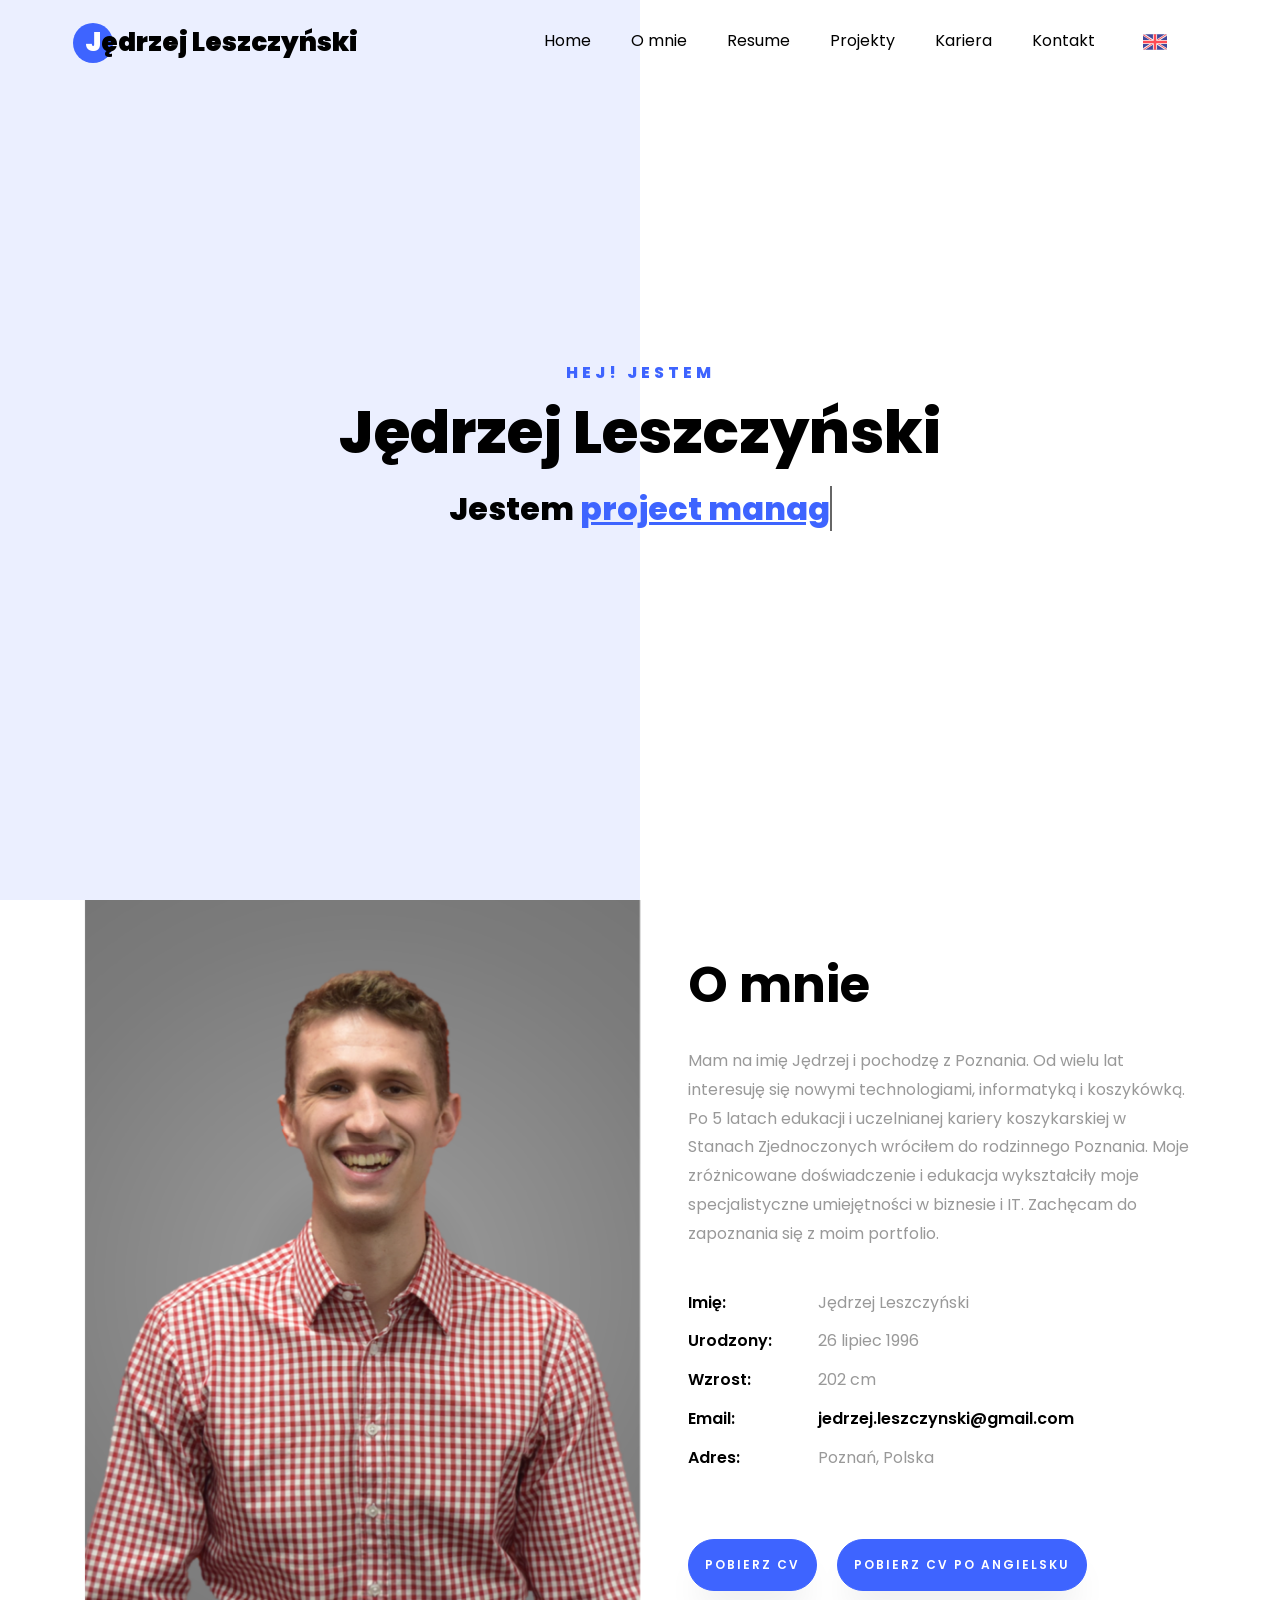
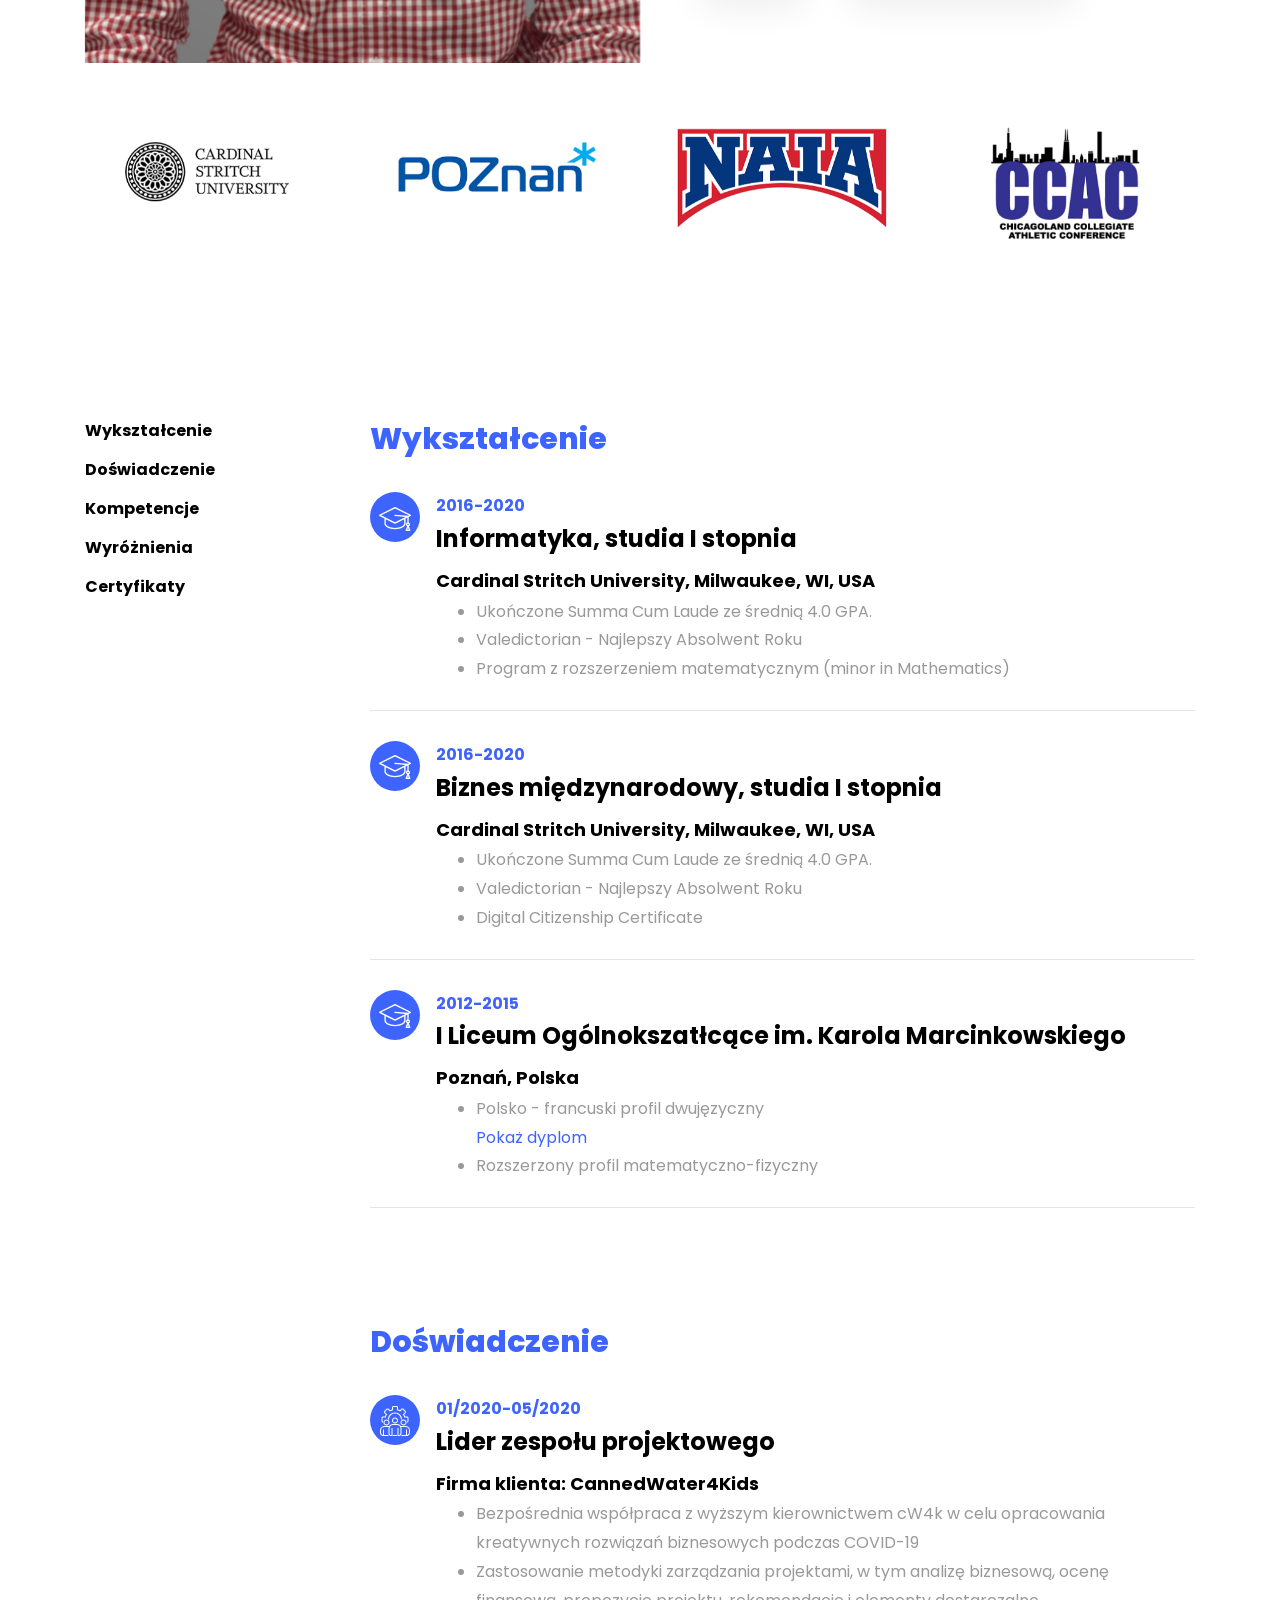
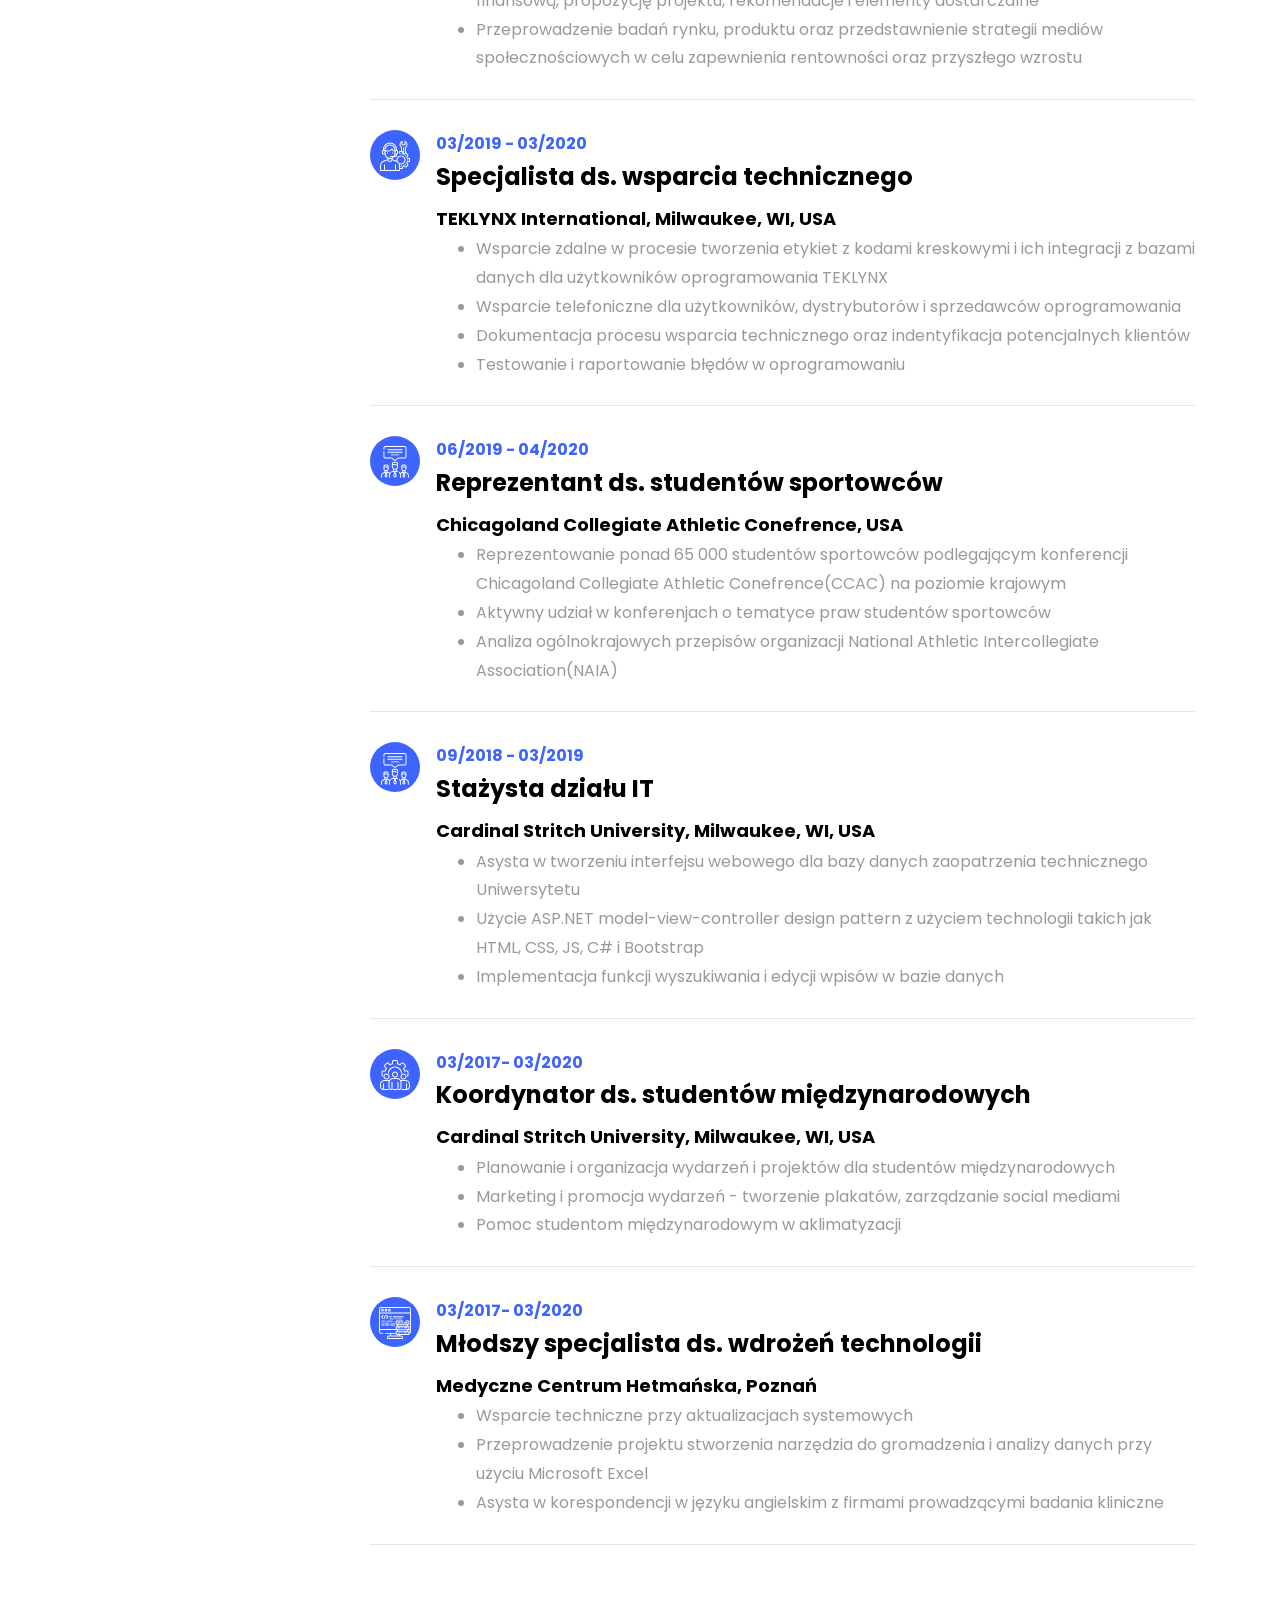
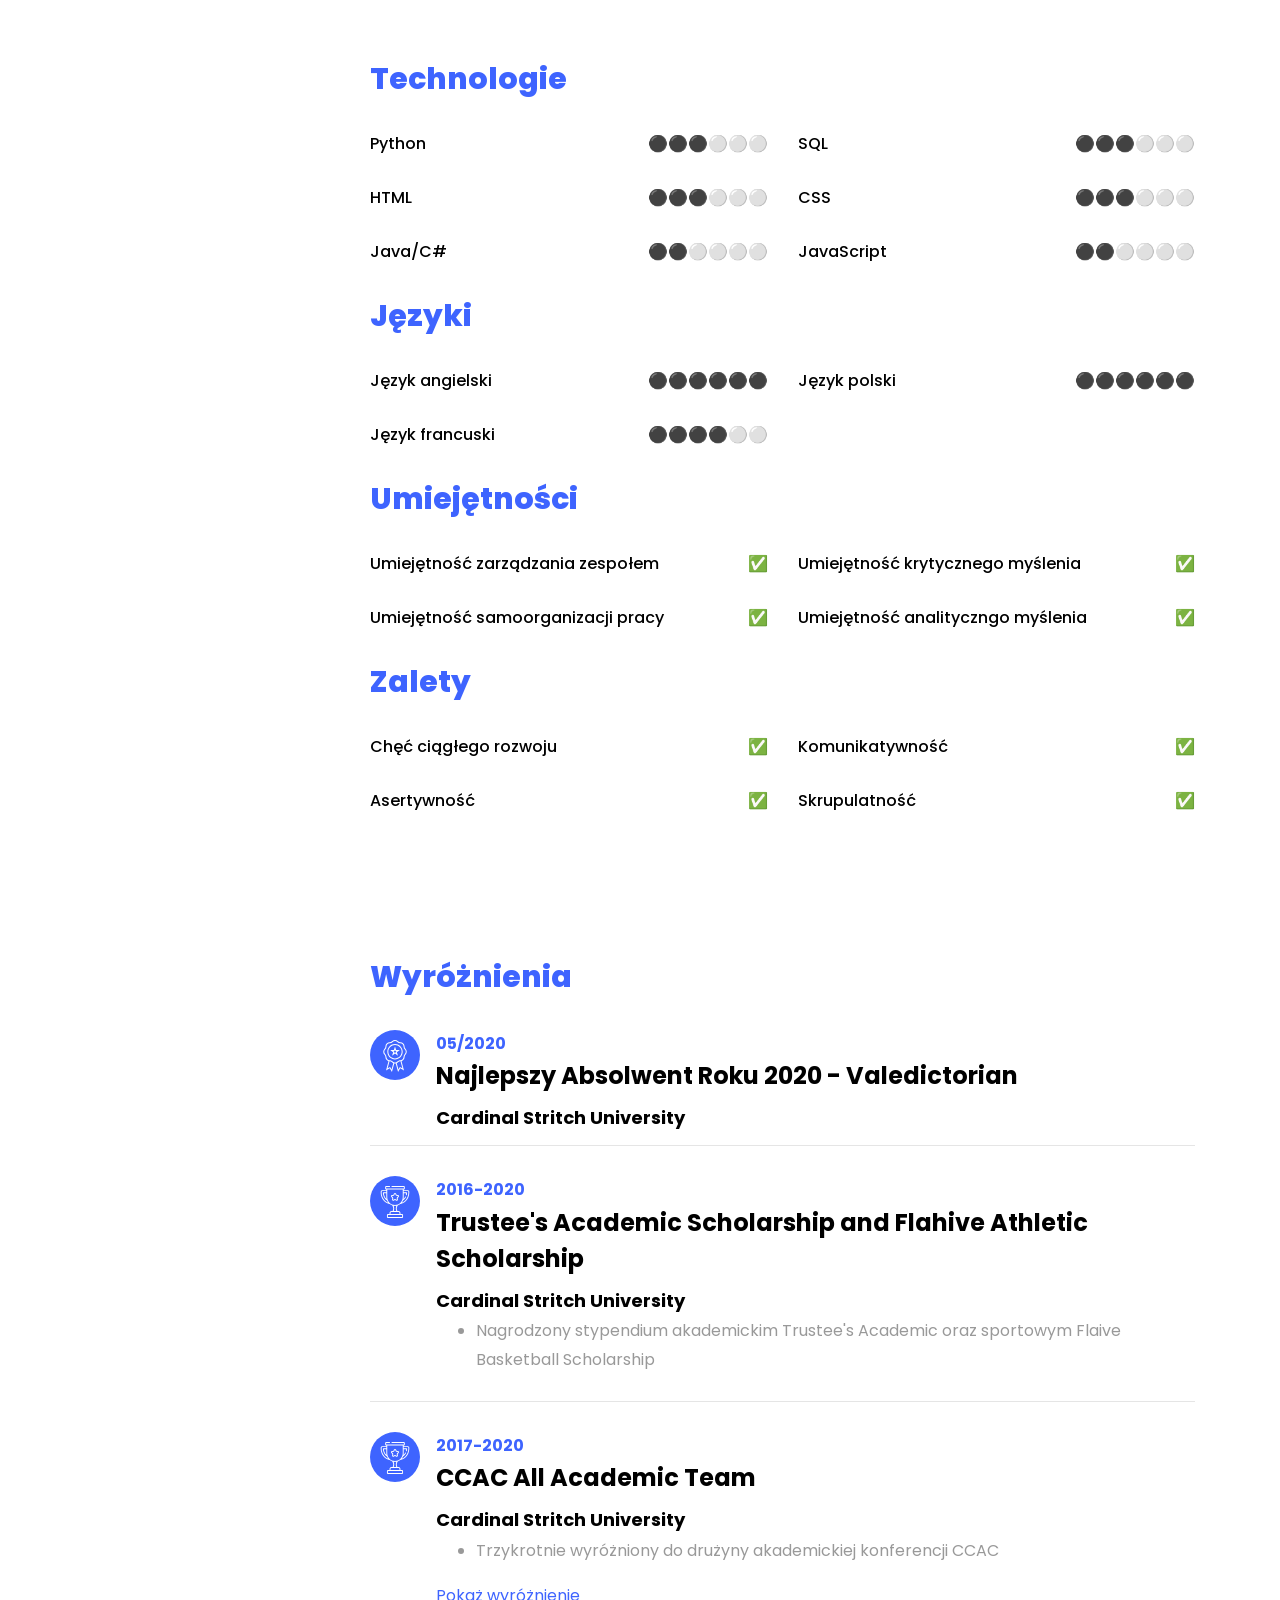
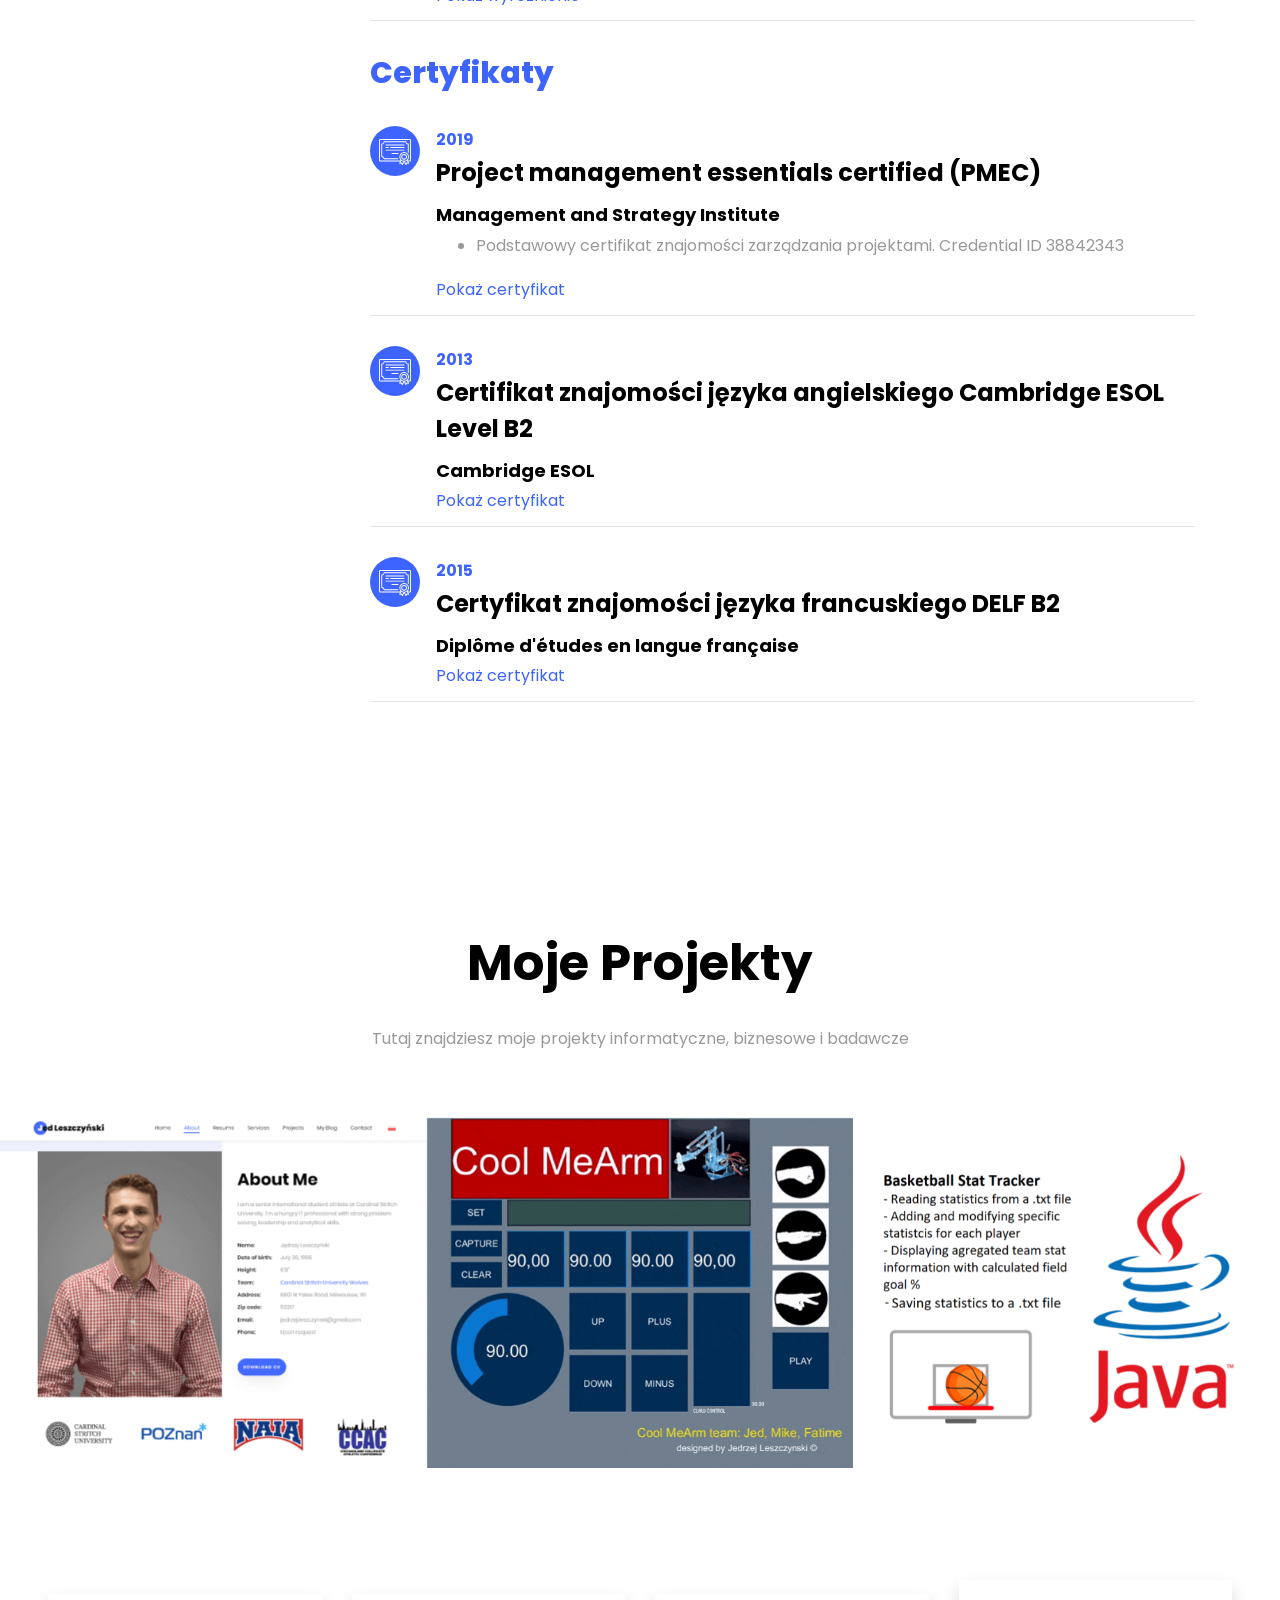
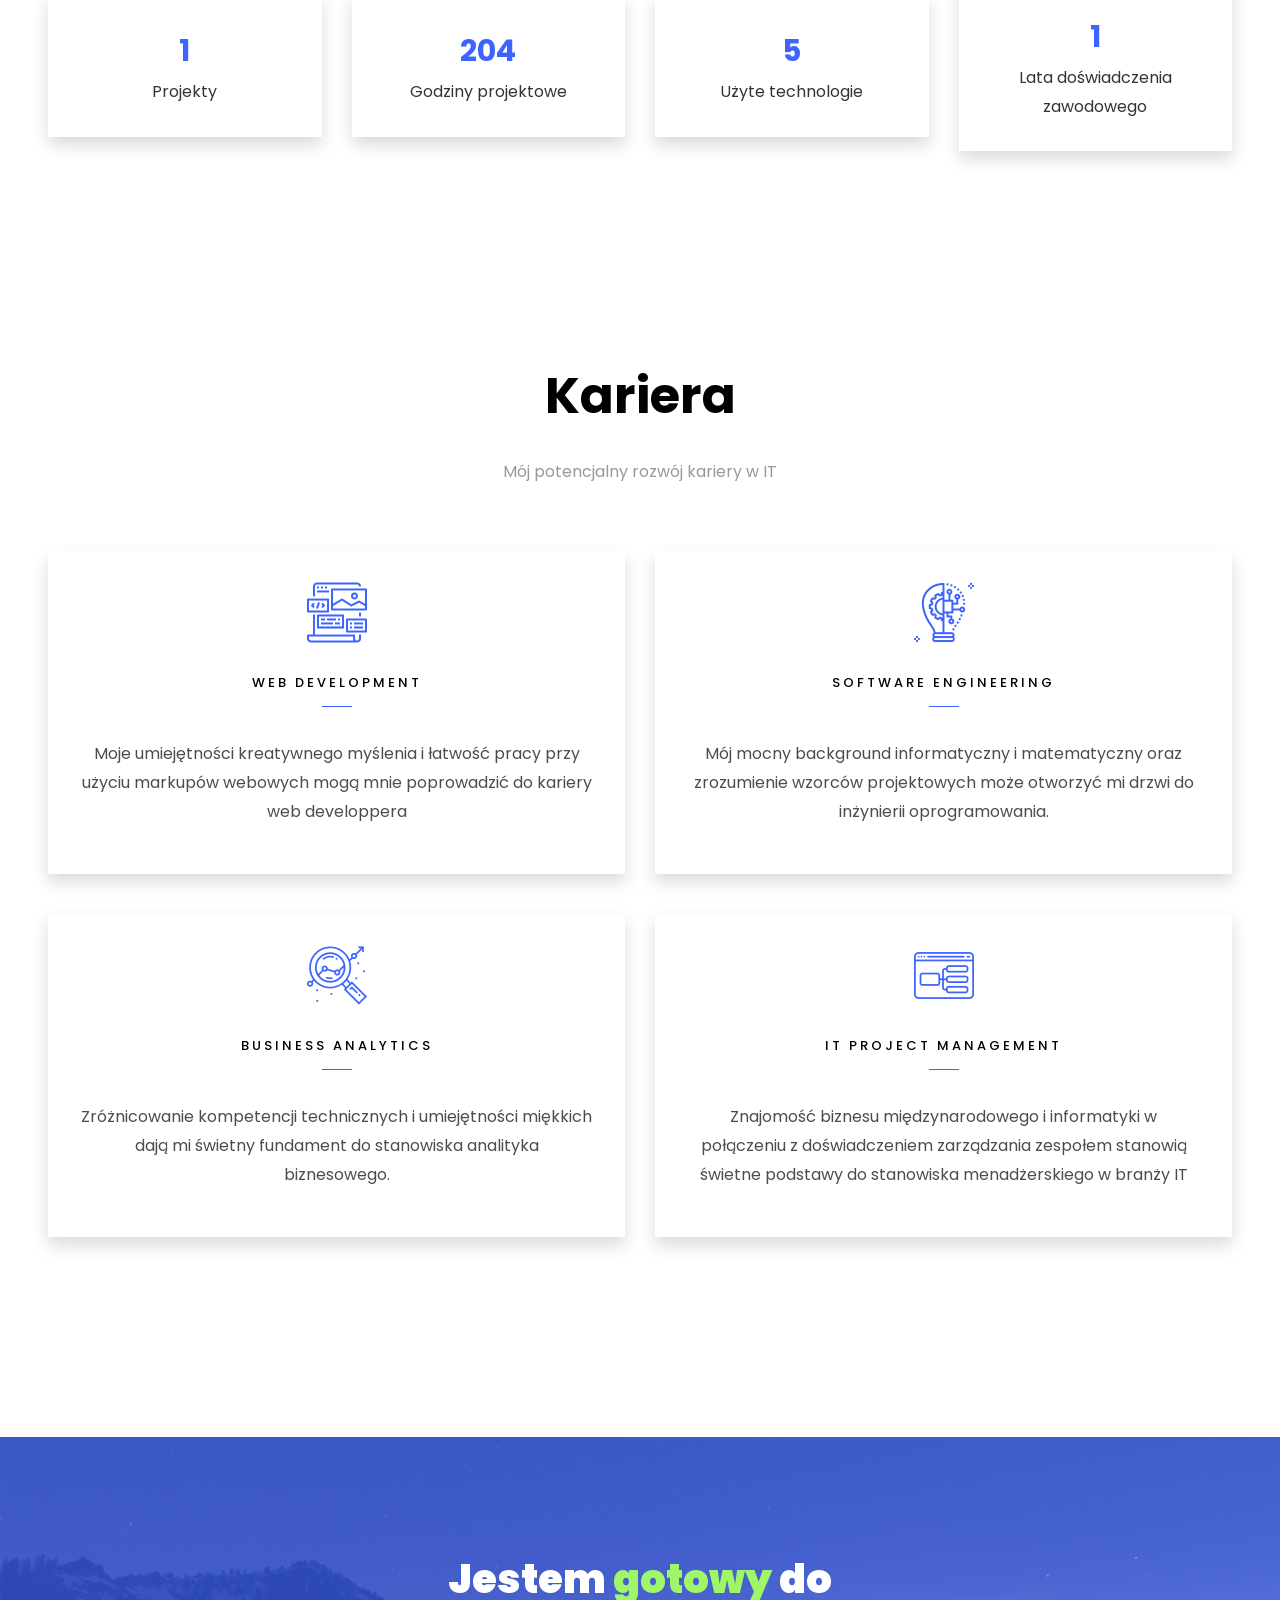
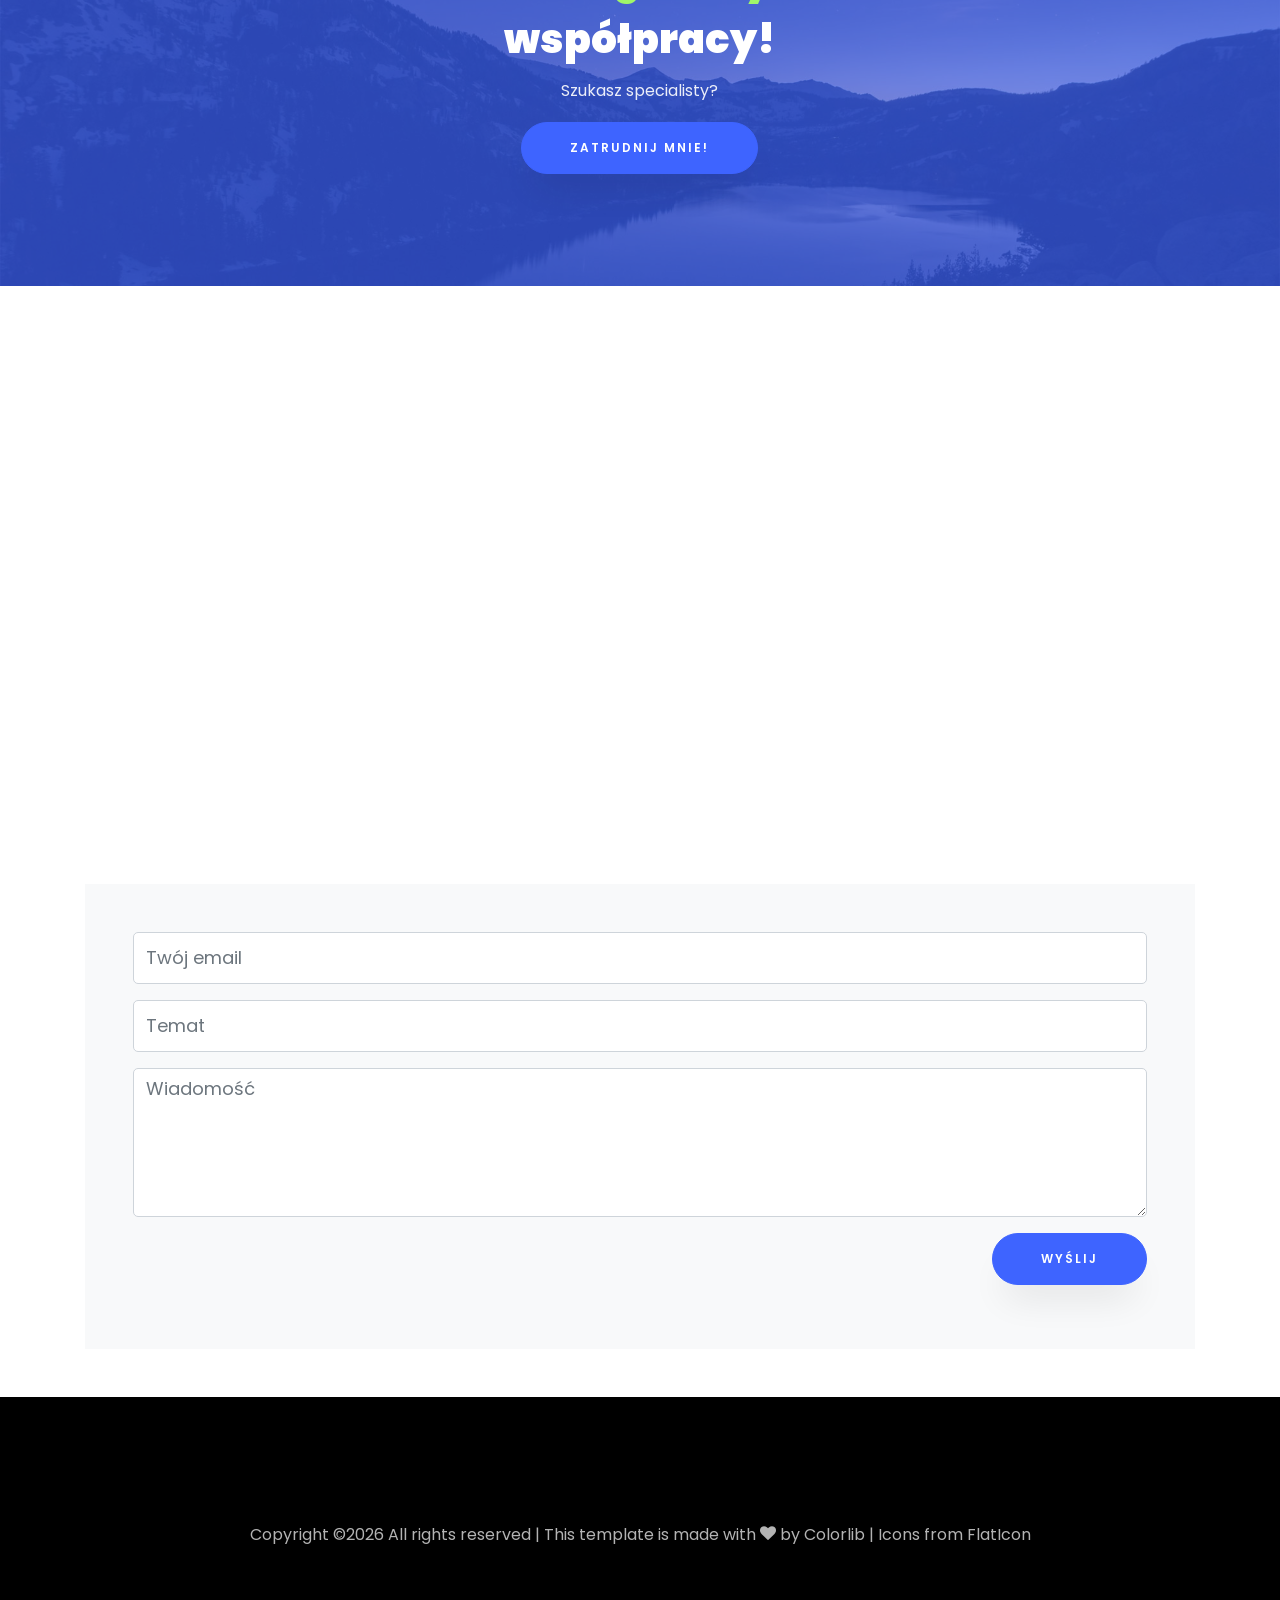
==== pl-index.html @ ce4f4b53 "Reupload of the portfolio" ====
<!DOCTYPE html>
<html lang="en">
  <head>
    <title>Jędrzej Leszczyński - Portfolio</title>
    <meta charset="utf-8">
    <meta name="viewport" content="width=device-width, initial-scale=1, shrink-to-fit=no">
    
    <link href="https://fonts.googleapis.com/css?family=Poppins:100,200,300,400,500,600,700,800,900" rel="stylesheet">

    <link rel="stylesheet" href="css/open-iconic-bootstrap.min.css">
    <link rel="stylesheet" href="css/animate.css">
    
    <link rel="stylesheet" href="css/owl.carousel.min.css">
    <link rel="stylesheet" href="css/owl.theme.default.min.css">
    <link rel="stylesheet" href="css/magnific-popup.css">

    <link rel="stylesheet" href="css/aos.css">

    <link rel="stylesheet" href="css/ionicons.min.css">
    
    <link rel="stylesheet" href="css/flaticon.css">
    <link rel="stylesheet" href="css/icomoon.css">
	<link rel="stylesheet" href="css/style.css">
	<link rel="icon" href="images/icons/jedrzej.png">

  </head>
  <body data-spy="scroll" data-target=".site-navbar-target" data-offset="300">
	  
	  
    <nav class="navbar navbar-expand-lg navbar-dark ftco_navbar ftco-navbar-light site-navbar-target" id="ftco-navbar">
	    <div class="container">
		  <a class="navbar-brand" href="index.html"><span>J</span>ędrzej Leszczyński</a>
	      <button class="navbar-toggler js-fh5co-nav-toggle fh5co-nav-toggle" type="button" data-toggle="collapse" data-target="#ftco-nav" aria-controls="ftco-nav" aria-expanded="false" aria-label="Toggle navigation">
	        <span class="oi oi-menu"></span> Menu
	      </button>

	      <div class="collapse navbar-collapse" id="ftco-nav">
	        <ul class="navbar-nav nav ml-auto">
	          <li class="nav-item"><a href="#home-section" class="nav-link"><span>Home</span></a></li>
	          <li class="nav-item"><a href="#about-section" class="nav-link"><span>O mnie</span></a></li>
			  <li class="nav-item"><a href="#resume-section" class="nav-link"><span>Resume</span></a></li>
			  <li class="nav-item"><a href="#projects-section" class="nav-link"><span>Projekty</span></a></li>
	          <li class="nav-item"><a href="#services-section" class="nav-link"><span>Kariera</span></a></li>
	          <!-- <li class="nav-item"><a href="#blog-section" class="nav-link"><span>Mój Blog</span></a></li> -->
			  <li class="nav-item"><a href="#contact-section" class="nav-link"><span>Kontakt</span></a></li>
			  <li class="nav-item"><a href="index.html" class="nav-link"><span><img src="images/icons/uk.svg" style="width:40px;height:24px;"alt="english"></span></a></li>

	        </ul>
	      </div>
	    </div>
	  </nav>
	  <section class="hero-wrap js-fullheight">
      <div class="overlay"></div>
      <div class="container">
        <div class="row no-gutters slider-text js-fullheight justify-content-center align-items-center">
          <div class="col-lg-8 col-md-6 ftco-animate d-flex align-items-center">
          	<div class="text text-center">
          		<span class="subheading">Hej! Jestem</span>
						  <h1>Jędrzej Leszczyński</h1>
			  				<h2>Jestem
								  <span
								     class="txt-rotate"
								     data-period="2000"
								     data-rotate='[ "project managerem.", "programistą.","analitykiem biznesowym." ]'></span>
								</h2>
							</div>
            </div>
          </div>
        </div>
	  </div>


  <!-- <div  class="mouse">
		 	<a href="pl-index.html" class="mouse-icon" ">
					<div class="mouse-wheel"><span class="ion-ios-arrow-round-down"></span></div>
				</a>
			</div> -->
    </section>

    <section class="ftco-about img ftco-section ftco-no-pt ftco-no-pb" id="about-section">
    	<div class="container">
    		<div class="row d-flex no-gutters">
				<div class="align-items-center">
					<img class="img-fluid d-md-none" src="images/jed_shadowHQ.png">
				</div>
    			<div class="col-sm-12 col-md-6 col-lg-6 d-flex">
    				<div class="img-about img d-flex align-items-stretch">
						<div class="overlay"></div>
	    				<div class="img d-flex align-self-stretch align-items-center" style="background-image:url(images/jed_shadowHQ.png);">
	    				</div>
    				</div>
    			</div>
    			<div class="col-md-6 col-lg-6 pl-md-5 py-5">
    				<div class="row justify-content-start pb-3">
		          <div class="col-md-12 heading-section ftco-animate">
		          	<h1 class="big">O mnie</h1>
		            <h2 class="mb-4">O mnie</h2>
		            <p> Mam na imię Jędrzej i pochodzę z Poznania. Od wielu lat interesuję się nowymi technologiami,
						informatyką i koszykówką. Po 5 latach edukacji i uczelnianej kariery koszykarskiej w Stanach Zjednoczonych wróciłem
						do rodzinnego Poznania. Moje zróżnicowane doświadczenie i edukacja wykształciły moje specjalistyczne umiejętności w biznesie i IT. Zachęcam do zapoznania się z moim portfolio.
					</p>
		            <ul class="about-info mt-4 px-md-0 px-2">
		            	<li class="d-flex"><span>Imię:</span> <span>Jędrzej Leszczyński</span></li>
						<li class="d-flex"><span>Urodzony:</span> <span>26 lipiec 1996</span></li>
						<li class="d-flex"><span>Wzrost:</span><span>202 cm</span></li>
						<li class="d-flex"><span>Email:</span><span><a href="mailto:jedrzej.leszczynski@gmail.com" target=_blank ><span onmouseover="this.style.textDecoration = 'underline'" onmouseout="this.style.textDecoration = 'none'">jedrzej.leszczynski@gmail.com</span></a></li>
						<!-- <li class="d-flex"><span>Drużyna:</span><span><a href="https://stritchwolves.com/sports/mens-basketball" target=_blank ><span onmouseover="this.style.textDecoration = 'underline'" onmouseout="this.style.textDecoration = 'none'">Cardinal Stritch University Wolves</span></a></li> -->
						<li class="d-flex"><span>Adres:</span> <span>Poznań, Polska</span></li>
		            </ul>
		          </div>
		        </div>
	          <div class="counter-wrap ftco-animate d-flex mt-md-3">
              <div class="text">
              	<p class="mb-4">
					<!-- <span>Wzrost</span>
	                <span class="number" data-number="203">0</span><span> cm</span> -->
                </p>
				<p><a href="docs/Jedrzej_Leszczynski_CV_PL_A4.pdf" target="_blank" class="btn btn-primary py-3 px-3 mb-2">Pobierz CV</a><span >&emsp;</span><a href="docs/Jed_Leszczynski_Resume_ENG_US-LETTER.pdf" target="_blank" class="btn btn-primary py-3 px-3 mb-2">Pobierz CV po angielsku</a></p>
              </div>
	          </div>
	        </div>
        </div>
    	</div>
    </section>

    <section class="ftco-section ftco-partner">
    	<div class="container">
    		<div class="row">
    			<div class="col-lg d-flex  ftco-animate">
    				<a target=_blank href="http://stritch.edu/" class="partner"><img src="images/logos/stritch2.png" class="img-fluid" alt="stritchlogo"></a>
    			</div>
    			<div class="col-lg d-flex   ftco-animate">
    				<a target=_blank href="https://www.poznan.pl/" class="partner"><img src="images/logos/poznan2.png" class="img-fluid" alt="poznanlogo"></a>
    			</div>
    			<div class="col-lg d-flex  ftco-animate">
    				<a target=_blank href="https://www.naia.org/" class="partner"><img src="images/logos/naia2.png" class="img-fluid" alt="naialogo"></a>
    			</div>
    			<div class="col-lg d-flex  ftco-animate">
    				<a target=_blank href="http://www.ccacsports.com/" class="partner"><img src="images/logos/ccac.png" class="img-fluid" alt="ccaclogo"></a>
    			</div>
    			<!-- <div class="col-sm ftco-animate">
    				<a href="#" class="partner"><img src="images/partner-5.png" class="img-fluid" alt="Colorlib Template"></a>
    			</div> -->
    		</div>
    	</div>
    </section>

    <section class="ftco-section ftco-no-pb goto-here" id="resume-section">
    	<div class="container">
    		<div class="row">
    			<div class="col-md-3">
				    <nav id="navi">
					    <ul>
					      <li><a href="#page-1">Wykształcenie</a></li>
					      <li><a href="#page-2">Doświadczenie</a></li>
						  <li><a href="#page-3">Kompetencje</a></li>
						  <li><a href="#page-4">Wyróżnienia</a></li>
						  <li><a href="#page-5">Certyfikaty</a></li>
						  
					    </ul>
					  </nav>
					</div>
					<div class="col-md-9">
					  <div id="page-1" class= "page one">
					  	<h2 class="heading">Wykształcenie</h2>
					    <div class="resume-wrap d-flex ftco-animate">
					    	<div class="icon d-flex align-items-center justify-content-center">
								<span> <img src="images/icons/mortarboardwhite.svg" style="width:32px;height:32px;"> </span>
					    		<!-- <span class="flaticon-graduation"></span> -->
					    	</div>
					    	<div class="text pl-3">
		    					<span class="date">2016-2020</span>
								<h2>Informatyka, studia I stopnia</h2>
								<span class="position">Cardinal Stritch University, Milwaukee, WI, USA</span>
								<ul>
									<li>Ukończone Summa Cum Laude ze średnią 4.0 GPA.</li>
									<li>Valedictorian - Najlepszy Absolwent Roku</li>
									<li>Program z rozszerzeniem matematycznym (minor in Mathematics) </li>
								</ul>
	    					</div>
						</div>
						<div class="resume-wrap d-flex ftco-animate">
					    	<div class="icon d-flex align-items-center justify-content-center">
								<span> <img src="images/icons/mortarboardwhite.svg" style="width:32px;height:32px;"> </span>
					    		<!-- <span class="flaticon-graduation"></span> -->
					    	</div>
					    	<div class="text pl-3">
		    					<span class="date">2016-2020</span>
								<h2>Biznes międzynarodowy, studia I stopnia</h2>
								<span class="position">Cardinal Stritch University, Milwaukee, WI, USA</span>
								<ul>
									<li>Ukończone Summa Cum Laude ze średnią 4.0 GPA.</li>
									<li>Valedictorian - Najlepszy Absolwent Roku</li>
									<li>Digital Citizenship Certificate </li>
								</ul>
	    					</div>
						</div>
						<div class="resume-wrap d-flex ftco-animate">
					    	<div class="icon d-flex align-items-center justify-content-center">
								<span> <img src="images/icons/mortarboardwhite.svg" style="width:32px;height:32px;"> </span>
					    		<!-- <span class="flaticon-graduation"></span> -->
					    	</div>
					    	<div class="text pl-3">
		    					<span class="date">2012-2015</span>
								<h2>I Liceum Ogólnokszatłcące im. Karola Marcinkowskiego</h2>
								<span class="position">Poznań, Polska</span>
								<ul>
									<li>Polsko - francuski profil dwujęzyczny</li>
									<span><a href="docs/ETUDES_SECONDAIRE.pdf" target=_blank ><span onmouseover="this.style.textDecoration = 'underline'" onmouseout="this.style.textDecoration = 'none'">Pokaż dyplom</span></a>
									<li>Rozszerzony profil matematyczno-fizyczny</li>
								</ul>
	    					</div>
	    				</div>
					  </div>

					  <div id="page-2" class= "page two">
					  	<h2 class="heading">Doświadczenie</h2>
						<div class="resume-wrap d-flex ftco-animate">
	    					<div class="icon d-flex align-items-center justify-content-center">
								<!-- <span class="flaticon-ideas"></span> -->
								<span> <img src="images/icons/business-and-finance.svg" style="width:32px;height:32px;"> </span>
					    	</div>
					    	<div class="text pl-3">
		    					<span class="date">01/2020-05/2020</span>
		    					<h2>Lider zespołu projektowego</h2>
		    					<span class="position">Firma klienta: CannedWater4Kids</span>
								<ul>
									<li>Bezpośrednia współpraca z wyższym kierownictwem cW4k w celu opracowania kreatywnych rozwiązań biznesowych podczas COVID-19 </li>
									<li>Zastosowanie metodyki zarządzania projektami, w tym analizę biznesową, ocenę finansową, propozycję projektu, rekomendacje i elementy dostarczalne </li>
									<li>Przeprowadzenie badań rynku, produktu oraz przedstawnienie strategii mediów społecznościowych w celu zapewnienia rentowności oraz przyszłego wzrostu</li>
								</ul>
							</div>
	    				</div>
					    <div class="resume-wrap d-flex ftco-animate">
					    	<div class="icon d-flex align-items-center justify-content-center">
								<!-- <span class="flaticon-ideas"></span> -->
								<span> <img src="images/icons/consulwhite.svg" style="width:32px;height:32px;"> </span>

					    	</div>
					    	<div class="text pl-3">
		    					<span class="date">03/2019 - 03/2020</span>
		    					<h2>Specjalista ds. wsparcia technicznego</h2>
		    					<span class="position">TEKLYNX International, Milwaukee, WI, USA</span>
		    					<ul>
									<li>Wsparcie zdalne w procesie tworzenia etykiet z kodami kreskowymi i ich integracji z bazami danych dla użytkowników oprogramowania TEKLYNX</li>
									<li> Wsparcie telefoniczne dla użytkowników, dystrybutorów i sprzedawców oprogramowania </li>
									<li>Dokumentacja procesu wsparcia technicznego oraz indentyfikacja potencjalnych klientów </li>
									<li>Testowanie i raportowanie błędów w oprogramowaniu</li>
								</ul>
		    				</div>
						</div>
						<div class="resume-wrap d-flex ftco-animate">
	    					<div class="icon d-flex align-items-center justify-content-center">
								<!-- <span class="flaticon-ideas"></span> -->
								<span> <img src="images/icons/user.svg" style="width:32px;height:32px;"> </span>

					    	</div>
					    	<div class="text pl-3">
		    					<span class="date">06/2019 - 04/2020</span>
		    					<h2>Reprezentant ds. studentów sportowców</h2>
		    					<span class="position">Chicagoland Collegiate Athletic Conefrence, USA</span>
								<ul>
									<li>Reprezentowanie ponad 65 000 studentów sportowców podlegającym konferencji Chicagoland Collegiate Athletic Conefrence(CCAC) na poziomie krajowym </li>
									<li>Aktywny udział w konferenjach o tematyce praw studentów sportowców </li>
									<li>Analiza ogólnokrajowych przepisów organizacji National Athletic Intercollegiate Association(NAIA)</li>
								</ul>
							</div>
						</div>
						<div class="resume-wrap d-flex ftco-animate">
	    					<div class="icon d-flex align-items-center justify-content-center">
								<!-- <span class="flaticon-ideas"></span> -->
								<span> <img src="images/icons/user.svg" style="width:32px;height:32px;"> </span>

					    	</div>
					    	<div class="text pl-3">
		    					<span class="date">09/2018 - 03/2019</span>
		    					<h2>Stażysta działu IT</h2>
		    					<span class="position">Cardinal Stritch University, Milwaukee, WI, USA</span>
								<ul>
									<li>Asysta w tworzeniu interfejsu webowego dla bazy danych zaopatrzenia technicznego Uniwersytetu </li>
									<li>Użycie ASP.NET model-view-controller design pattern z użyciem technologii takich jak HTML, CSS, JS, C# i Bootstrap</li>
									<li>Implementacja funkcji wyszukiwania i edycji wpisów w bazie danych</li>
								</ul>		    				
							</div>
	    				</div>
	    				<div class="resume-wrap d-flex ftco-animate">
	    					<div class="icon d-flex align-items-center justify-content-center">
								<span> <img src="images/icons/business-and-finance.svg" style="width:32px;height:32px;"> </span>
								<!-- <span class="flaticon-ideas"></span> -->
								
					    	</div>
					    	<div class="text pl-3">
		    					<span class="date">03/2017- 03/2020</span>
		    					<h2>Koordynator ds. studentów międzynarodowych</h2>
		    					<span class="position">Cardinal Stritch University, Milwaukee, WI, USA</span>
								<ul>
									<li>Planowanie i organizacja wydarzeń i projektów dla studentów międzynarodowych </li>
									<li>Marketing i promocja wydarzeń - tworzenie plakatów, zarządzanie social mediami </li>
									<li>Pomoc studentom międzynarodowym w aklimatyzacji</li>
								</ul>
							</div>
	    				</div>
						<div class="resume-wrap d-flex ftco-animate">
	    					<div class="icon d-flex align-items-center justify-content-center">
								<span> <img src="images/icons/datawhite.svg" style="width:32px;height:32px;"> </span>
					    		<!-- <span class="flaticon-innovation"></span> -->
					    	</div>
					    	<div class="text pl-3">
		    					<span class="date">03/2017- 03/2020</span>
		    					<h2>Młodszy specjalista ds. wdrożeń technologii</h2>
		    					<span class="position">Medyczne Centrum Hetmańska, Poznań</span>
								<ul>
									<li>Wsparcie techniczne przy aktualizacjach systemowych </li>
									<li>Przeprowadzenie projektu stworzenia narzędzia do gromadzenia i analizy danych przy użyciu Microsoft Excel </li>
									<li>Asysta w korespondencji w języku angielskim z firmami prowadzącymi badania kliniczne</li>
								</ul>
							</div>
	    				</div>
					  </div>
					  <div id="page-3" class= "page three">
						  <h2 class="heading">Technologie</h2>
						  <div class="row">
							<div class="col-md-6 animate-box">
								<div class="progress-wrap ftco-animate">
									<h3>Python <span style=float:right;> &#9899;&#9899;&#9899;&#9898;&#9898;&#9898; </span></h3>
								</div>
							</div>
							<div class="col-md-6 animate-box">
								<div class="progress-wrap ftco-animate">
									<h3>SQL <span style=float:right;> &#9899;&#9899;&#9899;&#9898;&#9898;&#9898; </span></h3>
								</div>
							</div>
							<div class="col-md-6 animate-box">
								<div class="progress-wrap ftco-animate">
									<h3>HTML<span style=float:right;> &#9899;&#9899;&#9899;&#9898;&#9898;&#9898; </span></h3>
								</div>
							</div>
							<div class="col-md-6 animate-box">
								<div class="progress-wrap ftco-animate">
									<h3>CSS <span style=float:right;> &#9899;&#9899;&#9899;&#9898;&#9898;&#9898; </span></h3>
								</div>
							</div>
							<div class="col-md-6 animate-box">
								<div class="progress-wrap ftco-animate">
									<h3>Java/C# <span style=float:right;> &#9899;&#9899;&#9898;&#9898;&#9898;&#9898; </span></h3>
								</div>
							</div>
							<div class="col-md-6 animate-box">
								<div class="progress-wrap ftco-animate">
									<h3>JavaScript<span style=float:right;> &#9899;&#9899;&#9898;&#9898;&#9898;&#9898; </span></h3>
								</div>
							</div>
							 
						</div>
						<h2 class="heading">Języki</h2>
						<div class="row">
							<div class="col-md-6 animate-box">
								<div class="progress-wrap ftco-animate">
									<h3>Język angielski <span style=float:right;> &#9899;&#9899;&#9899;&#9899;&#9899;&#9899; </span></h3>
								</div>
							</div>
							<div class="col-md-6 animate-box">
								<div class="progress-wrap ftco-animate">
									<h3>Język polski <span style=float:right;> &#9899;&#9899;&#9899;&#9899;&#9899;&#9899;  </span></h3>
								</div>
							</div>
							<div class="col-md-6 animate-box">
								<div class="progress-wrap ftco-animate">
									<h3>Język francuski<span style=float:right;> &#9899;&#9899;&#9899;&#9899;&#9898;&#9898; </span></h3>
								</div>
							</div>
						</div>

					  	<h2 class="heading">Umiejętności</h2>
					  	<div class="row">
							  
					  		<div class="col-md-6 animate-box">
									<div class="progress-wrap ftco-animate">
										<h3> Umiejętność zarządzania zespołem <span style=float:right;>&#9989;</h3>
									</div>
							</div>
							<div class="col-md-6 animate-box">
								<div class="progress-wrap ftco-animate">
									<h3> Umiejętność krytycznego myślenia <span style=float:right;>&#9989;</h3>
								</div>
							</div>
							<div class="col-md-6 animate-box">
								<div class="progress-wrap ftco-animate">
									<h3> Umiejętność samoorganizacji pracy <span style=float:right;>&#9989;</h3>
								</div>
							</div>
							<div class="col-md-6 animate-box">
								<div class="progress-wrap ftco-animate">
									<h3> Umiejętność analityczngo myślenia <span style=float:right;>&#9989;</h3>
								</div>
							</div>
							
						  </div>
						  <h2 class="heading">Zalety</h2>
							<div class=row>
								<div class="col-md-6 animate-box">
									<div class="progress-wrap ftco-animate">
										<h3> Chęć ciągłego rozwoju <span style=float:right;>&#9989;</h3>
									</div>
								</div>
								<div class="col-md-6 animate-box">
									<div class="progress-wrap ftco-animate">
										<h3> Komunikatywność <span style=float:right;>&#9989;</h3>
									</div>
								</div>
								<div class="col-md-6 animate-box">
									<div class="progress-wrap ftco-animate">
										<h3> Asertywność <span style=float:right;>&#9989;</h3>
									</div>
								</div>
								<div class="col-md-6 animate-box">
									<div class="progress-wrap ftco-animate">
										<h3> Skrupulatność <span style=float:right;>&#9989;</h3>
									</div>
								</div>
							</div>
					  </div>
					  <div id="page-4" class= "page four">
					    <h2 class="heading">Wyróżnienia</h2>
						<div class="resume-wrap d-flex ftco-animate">
					    	<div class="icon d-flex align-items-center justify-content-center">
								<span> <img src="images/icons/valedictorian.svg" style="width:32px;height:32px;"> </span>
					    	</div>
					    	<div class="text pl-3">
		    					<span class="date">05/2020</span>
		    					<h2> Najlepszy Absolwent Roku 2020 - Valedictorian</h2>
								<span class="position">Cardinal Stritch University</span>
	    					</div>
	    				</div>
					    <div class="resume-wrap d-flex ftco-animate">
					    	<div class="icon d-flex align-items-center justify-content-center">
								<span> <img src="images/icons/cup.svg" style="width:32px;height:32px;"> </span>
					    	</div>
					    	<div class="text pl-3">
		    					<span class="date">2016-2020</span>
		    					<h2> Trustee's Academic Scholarship and Flahive Athletic Scholarship </h2>
								<span class="position">Cardinal Stritch University</span>
								<ul>
									<li>Nagrodzony stypendium akademickim Trustee's Academic oraz sportowym Flaive Basketball Scholarship </li>
								</ul>
	    					</div>
	    				</div>
	    				<div class="resume-wrap d-flex ftco-animate">
	    					<div class="icon d-flex align-items-center justify-content-center">
								<span> <img src="images/icons/cup.svg" style="width:32px;height:32px;"> </span>

					    	</div>
					    	<div class="text pl-3">
		    					<span class="date">2017-2020</span>
		    					<h2> CCAC All Academic Team</h2>
								<span class="position">Cardinal Stritch University</span>
								<ul>
									<li>Trzykrotnie wyróżniony do drużyny akademickiej konferencji CCAC </li>
								</ul>
								<span><a href="docs/CCAC.pdf" target=_blank ><span onmouseover="this.style.textDecoration = 'underline'" onmouseout="this.style.textDecoration = 'none'">Pokaż wyróżnienie</span></a>

		    				</div>
	    				</div>
	    				<!-- <div class="resume-wrap d-flex ftco-animate">
	    					<div class="icon d-flex align-items-center justify-content-center">
					    		<span class="flaticon-ideas"></span>
					    	</div>
					    	<div class="text pl-3">
		    					<span class="date">2014-2015</span>
		    					<h2>Top 4 Web Tester</h2>
		    					<span class="position">Cambridge University</span>
		    					<p>A small river named Duden flows by their place and supplies it with the necessary regelialia. It is a paradisematic country, in which roasted parts of sentences fly into your mouth.</p>
		    				</div>
	    				</div> -->
	    				<!-- <div class="resume-wrap d-flex ftco-animate">
	    					<div class="icon d-flex align-items-center justify-content-center">
					    		<span class="flaticon-ideas"></span>
					    	</div>
					    	<div class="text pl-3">
		    					<span class="date">2014-2015</span>
		    					<h2>Art &amp; Creative Director</h2>
		    					<span class="position">Cambridge University</span>
		    					<p>A small river named Duden flows by their place and supplies it with the necessary regelialia. It is a paradisematic country, in which roasted parts of sentences fly into your mouth.</p>
		    				</div>
	    				</div> -->
					  </div>
					  <div id="page-5" class= "page five">
						<h2 class="heading">Certyfikaty</h2>
						<div class="resume-wrap d-flex ftco-animate">
	    					<div class="icon d-flex align-items-center justify-content-center">
								<span> <img src="images/icons/certificate.svg" style="width:32px;height:32px;"> </span>
					    		<!-- <span class="flaticon-ideas"></span> -->
					    	</div>
					    	<div class="text pl-3">
		    					<span class="date">2019</span>
		    					<h2>Project management essentials certified (PMEC)</h2>
								<span class="position">Management and Strategy Institute</span>
								<ul>
									<li>Podstawowy certifikat znajomości zarządzania projektami. Credential ID 38842343</li>
								</ul>
								<span><a href="docs/PMEC.pdf" target=_blank ><span onmouseover="this.style.textDecoration = 'underline'" onmouseout="this.style.textDecoration = 'none'">Pokaż certyfikat</span></a>
		    				</div>
	    				</div>
					    <div class="resume-wrap d-flex ftco-animate">
					    	<div class="icon d-flex align-items-center justify-content-center">
								<span> <img src="images/icons/certificate.svg" style="width:32px;height:32px;"> </span>
					    	</div>
					    	<div class="text pl-3">
		    					<span class="date">2013</span>
		    					<h2>Certifikat znajomości języka angielskiego Cambridge ESOL Level B2</h2>
								<span class="position">Cambridge ESOL</span>
								<br>
								<span><a href="docs/ESOL_B2.pdf" target=_blank ><span onmouseover="this.style.textDecoration = 'underline'" onmouseout="this.style.textDecoration = 'none'">Pokaż certyfikat</span></a>
							</span>
							</div>
						</div>
						<div class="resume-wrap d-flex ftco-animate">
					    	<div class="icon d-flex align-items-center justify-content-center">
								<span> <img src="images/icons/certificate.svg" style="width:32px;height:32px;"> </span>
					    	</div>
					    	<div class="text pl-3">
		    					<span class="date">2015</span>
		    					<h2>Certyfikat znajomości języka francuskiego DELF B2</h2>
								<span class="position"> Diplôme d'études en langue française</span>
								<br>
								<span><a href="docs/DELF_B2.pdf" target=_blank ><span onmouseover="this.style.textDecoration = 'underline'" onmouseout="this.style.textDecoration = 'none'">Pokaż certyfikat</span></a>
							</span>
	    					</div>
						</div>
					  </div>
					</div>
			  </div>
    	</div>
    </section>
    <section class="ftco-section ftco-project" id="projects-section">
    	<div class="container-fluid px-md-0">
    		<div class="row no-gutters justify-content-center pb-5">
          <div class="col-md-12 heading-section text-center ftco-animate">
          	<h1 class="big big-2">Projects</h1>
            <h2 class="mb-4">Moje Projekty</h2>
            <p>Tutaj znajdziesz moje projekty informatyczne, biznesowe i badawcze</p>
          </div>
        </div>
    		<div class="row no-gutters">
  				<div class="col-md-4">
    				<div class="project img ftco-animate d-flex justify-content-center align-items-center" style="background-image: url(images/projects/Responisve_Personal_Portfolio.png);">
    					<div class="overlay"></div>
	    				<div class="text text-center p-4">
							<h3 class="project-name">Responsive Personal Portfolio</h3>
							<a href="#" target="_blank"><span onmouseover="this.style.textDecoration = 'underline'" onmouseout="this.style.textDecoration = 'none'">Odwiedź stronę</span></a><br>
							<a href="https://github.com/jedleszczynski/" target="_blank"><span onmouseover="this.style.textDecoration = 'underline'" onmouseout="this.style.textDecoration = 'none'">Open Github Repository</span></a>
	    				</div>
    				</div>
				</div>
				<div class="col-md-4">
    				<div class="project img ftco-animate d-flex justify-content-center align-items-center" style="background-image: url(images/projects/Cool-MeArm-GUI-Presentation.gif);">
    					<div class="overlay"></div>
	    				<div class="text text-center p-4">
							<h3 class="project-name">Cool MeArm Project</h3>
							<a href="https://github.com/jedleszczynski/CoolArm" target="_blank"><span onmouseover="this.style.textDecoration = 'underline'" onmouseout="this.style.textDecoration = 'none'">Open Github Repository</span></a>
	    				</div>
    				</div>
  				</div>  
				<div class="col-md-4">
    				<div class="project img ftco-animate d-flex justify-content-center align-items-center" style="background-image: url(images/projects/java.png);">
    					<div class="overlay"></div>
	    				<div class="text text-center p-4">
							<h3 class="project-name">Java Basketball Stat Tracker</h3>
							<a href="https://github.com/jedleszczynski/BasketballStatTracker" target="_blank"><span onmouseover="this.style.textDecoration = 'underline'" onmouseout="this.style.textDecoration = 'none'">Open Github Repository</span></a>
	    				</div>
    				</div>
				</div>
    			<!-- <div class="col-md-4">
    				<div class="project img ftco-animate d-flex justify-content-center align-items-center" style="background-image: url(images/work-4.jpg);">
    					<div class="overlay"></div>
	    				<div class="text text-center p-4">
	    					<h3><a href="#">Branding &amp; Illustration Design</a></h3>
	    					<span>Web Design</span>
	    				</div>
    				</div>
    			</div>
    			<div class="col-md-4">
    				<div class="project img ftco-animate d-flex justify-content-center align-items-center" style="background-image: url(images/work-5.jpg);">
    					<div class="overlay"></div>
	    				<div class="text text-center p-4">
	    					<h3><a href="#">Branding &amp; Illustration Design</a></h3>
	    					<span>Web Design</span>
	    				</div>
    				</div>
    			</div>
    			<div class="col-md-4">
    				<div class="project img ftco-animate d-flex justify-content-center align-items-center" style="background-image: url(images/work-6.jpg);">
    					<div class="overlay"></div>
	    				<div class="text text-center p-4">
	    					<h3><a href="#">Branding &amp; Illustration Design</a></h3>
	    					<span>Web Design</span>
	    				</div>
    				</div>
    			</div> -->
    		</div>
    	</div>
	</section>
	

    <section class="ftco-section ftco-no-pt ftco-no-pb ftco-counter img" id="section-counter">
    	<div class="container-fluid px-md-5">
				<div class="row d-md-flex align-items-center">
          <div class="col-md d-flex justify-content-center counter-wrap ftco-animate">
            <div class="block-18 shadow">
              <div class="text">
                <strong class="number" data-number="3">0</strong>
                <span>Projekty</span>
              </div>
            </div>
          </div>
          <div class="col-md d-flex justify-content-center counter-wrap ftco-animate">
            <div class="block-18 shadow">
              <div class="text">
                <strong class="number" data-number="480">0</strong>
                <span>Godziny projektowe</span>
              </div>
            </div>
          </div>
          <div class="col-md d-flex justify-content-center counter-wrap ftco-animate">
            <div class="block-18 shadow">
              <div class="text">
                <strong class="number" data-number="14">0</strong>
                <span>Użyte technologie</span>
              </div>
            </div>
          </div>
          <div class="col-md d-flex justify-content-center counter-wrap ftco-animate">
            <div class="block-18 shadow">
              <div class="text">
                <strong class="number" data-number="3">0</strong>
                <span>Lata doświadczenia zawodowego</span>
              </div>
            </div>
          </div>
        </div>
      </div>
    </section>
	<section class="ftco-section" id="services-section">
    	<div class="container-fluid px-md-5">
    		<div class="row justify-content-center py-5 mt-5">
          		<div class="col-md-12 heading-section text-center ftco-animate">
          			<h1 class="big big-2">Kariera</h1>
            		<h2 class="mb-4">Kariera</h2>
            		<p>Mój potencjalny rozwój kariery w IT</p>
          		</div>
        	</div>
    		<div class="row d-flex contact-info mb-5">
				<div class="col-md-6 text-center d-flex ftco-animate">
					<span href="#" class="services-1 shadow">
						<span class="icon">
							<i class="flaticon-web-design"></i>
						</span>
						<div class="desc">
							<h3 class="mb-5">Web Development</h3>
							<p> Moje umiejętności kreatywnego myślenia i łatwość pracy przy użyciu markupów webowych mogą mnie poprowadzić do kariery web developpera
							</p>
						</div>
					</span>
				</div>
					<!-- <div class="col-md-4 text-center d-flex ftco-animate">
						<a href="#" class="services-1 shadow">
							<span class="icon">
								<i class="flaticon-analysis"></i>
							</span>
							<div class="desc">
								<h3 class="mb-5">Web Design</h3>
								<p>A small river named Duden flows by their place and supplies it with the necessary regelialia.</p>
							</div>
						</a>
					</div> -->
					<div class="col-md-6 text-center d-flex ftco-animate">
						<span href="#" class="services-1 shadow">
							<span class="icon">
								<i class="flaticon-innovation"></i>
							</span>
							<div class="desc">
								<h3 class="mb-5">Software Engineering</h3>
								<p>Mój mocny background informatyczny i matematyczny oraz zrozumienie wzorców projektowych może otworzyć mi drzwi do inżynierii oprogramowania.</p>
							</div>
						</span>
					</div>
					<div class="col-md-6 text-center d-flex ftco-animate">
						<span href="#" class="services-1 shadow">
							<span class="icon">
								<i class="flaticon-analysis"></i>
							</span>
							<div class="desc">
								<h3 class="mb-5">Business Analytics</h3>
								<p>Zróżnicowanie kompetencji technicznych i umiejętności miękkich dają mi świetny fundament do stanowiska analityka biznesowego. </p>
							</div>
						</span>
					</div>

					<div class="col-md-6 text-center d-flex ftco-animate">
						<span href="#" class="services-1 shadow">
							<span class="icon">
								<i class="flaticon-ux-design"></i>
							</span>
							<div class="desc">
								<h3 class="mb-5">IT Project Management</h3>
								<p>Znajomość biznesu międzynarodowego i informatyki w połączeniu z doświadczeniem zarządzania zespołem stanowią świetne podstawy do stanowiska menadżerskiego w branży IT</p>
							</div>
						</span>
					</div>
					<!-- <div class="col-md-4 text-center d-flex ftco-animate">
						<a href="#" class="services-1 shadow">
							<span class="icon">
								<i class="flaticon-ux-design"></i>
							</span>
							<div class="desc">
								<h3 class="mb-5">IT marketing</h3>
								<p>Moje doświadczenie w pomocy kienta i sprzedaży oprogramowania potwierdzaj moje umiejętności jako marketer produktów i usług IT.</p>
							</div>
						</a>
					</div> -->
					<!-- <div class="col-md-4 text-center d-flex ftco-animate">
						<a href="#" class="services-1 shadow">
							<span class="icon">
								<i class="flaticon-idea"></i>
							</span>
							<div class="desc">
								<h3 class="mb-5">Product Strategy</h3>
								<p>A small river named Duden flows by their place and supplies it with the necessary regelialia.</p>
							</div>
						</a>
					</div> -->
				</div>
    	</div>
    </section>

    <!-- <section class="ftco-section" id="blog-section">
      <div class="container">
        <div class="row justify-content-center mb-5 pb-5">
          <div class="col-md-7 heading-section text-center ftco-animate">
            <h1 class="big big-2">Blog</h1>
            <h2 class="mb-4">Our Blog</h2>
            <p>Far far away, behind the word mountains, far from the countries Vokalia and Consonantia</p>
          </div>
        </div>
        <div class="row d-flex">
          <div class="col-md-4 d-flex ftco-animate">
          	<div class="blog-entry justify-content-end">
              <a href="single.html" class="block-20" style="background-image: url('images/image_1.jpg');">
              </a>
              <div class="text mt-3 float-right d-block">
                <h3 class="heading"><a href="single.html">Why Lead Generation is Key for Business Growth</a></h3>
                <div class="d-flex align-items-center mb-3 meta">
	                <p class="mb-0">
	                	<span class="mr-2">Sept. 12, 2019</span>
	                	<a href="#" class="mr-2">Admin</a>
	                	<a href="#" class="meta-chat"><span class="icon-chat"></span> 3</a>
	                </p>
                </div>
                <p>A small river named Duden flows by their place and supplies it with the necessary regelialia.</p>
              </div>
            </div>
          </div>
          <div class="col-md-4 d-flex ftco-animate">
          	<div class="blog-entry justify-content-end">
              <a href="single.html" class="block-20" style="background-image: url('images/image_2.jpg');">
              </a>
              <div class="text mt-3 float-right d-block">
                <h3 class="heading"><a href="single.html">Why Lead Generation is Key for Business Growth</a></h3>
                <div class="d-flex align-items-center mb-3 meta">
	                <p class="mb-0">
	                	<span class="mr-2">Sept. 12, 2019</span>
	                	<a href="#" class="mr-2">Admin</a>
	                	<a href="#" class="meta-chat"><span class="icon-chat"></span> 3</a>
	                </p>
                </div>
                <p>A small river named Duden flows by their place and supplies it with the necessary regelialia.</p>
              </div>
            </div>
          </div>
          <div class="col-md-4 d-flex ftco-animate">
          	<div class="blog-entry">
              <a href="single.html" class="block-20" style="background-image: url('images/image_3.jpg');">
              </a>
              <div class="text mt-3 float-right d-block">
                <h3 class="heading"><a href="single.html">Why Lead Generation is Key for Business Growth</a></h3>
                <div class="d-flex align-items-center mb-3 meta">
	                <p class="mb-0">
	                	<span class="mr-2">Sept. 12, 2019</span>
	                	<a href="#" class="mr-2">Admin</a>
	                	<a href="#" class="meta-chat"><span class="icon-chat"></span> 3</a>
	                </p>
                </div>
                <p>A small river named Duden flows by their place and supplies it with the necessary regelialia.</p>
              </div>
            </div>
          </div>
        </div>
      </div>
    </section> -->

    <section class="ftco-section ftco-hireme img" style="background-image: url(images/bg_1.jpg)">
    	<div class="overlay"></div>
			<div class="container">
				<div class="row justify-content-center">
					<div class="col-md-7 ftco-animate text-center">
						<h2>Jestem <span>gotowy</span> do współpracy!</h2>
						<p>Szukasz specialisty?</p>
						<p class="mb-0"><a href="#contact-section" class="btn btn-primary py-3 px-5">Zatrudnij mnie!</a></p>
					</div>
				</div>
			</div>
		</section>

    <section class="ftco-section contact-section ftco-no-pb" id="contact-section">
      <div class="container">
      	<div class="row justify-content-center mb-5 pb-3">
          <div class="col-md-7 heading-section text-center ftco-animate">
            <h1 class="big big-2">Kontakt</h1>
            <h2 class="mb-4">Kontakt</h2>
            <p>Masz propozycję współpracy? Napisz do mnie!</p>
          </div>
        </div>

        <div class="row d-flex contact-info mb-5">
			<div class="col-md-6 col-lg-4 d-flex ftco-animate">
				<div class="align-self-stretch box text-center p-4 shadow">
					<div class="icon d-flex align-items-center justify-content-center">
						<span class="icon-paper-plane"></span>
					</div>
					<div>
						<h3 class="mb-4">Adres Email</h3>
					  <p><a href="mailto:jedrzej.leszczynski@gmail.com">jedrzej.leszczynski@gmail.com</a></p>
					</div>
				</div>
			</div>		
          <div class="col-md-6 col-lg-4 d-flex ftco-animate">
          	<div class="align-self-stretch box text-center p-4 shadow">
          		<div class="icon d-flex align-items-center justify-content-center">
          			<span class="icon-map-signs"></span>
          		</div>
          		<div>
	          		<h3 class="mb-4">Adres</h3>
		            <p>Poznań, Polska</p>
		          </div>
	          </div>
          </div>
          <div class="col-md-6 col-lg-4 d-flex ftco-animate">
          	<div class="align-self-stretch box text-center p-4 shadow">
          		<div class="icon d-flex align-items-center justify-content-center">
					<span><img style="width:42px;height:42px;" src="images/icons/in-white.svg"/>  </span><!-- 
          			<span class="icon-phone2"></span> -->
          		</div>
          		<div>
	          		<h3 class="mb-4">LinkedIn</h3>
		            <p><a href="https://www.linkedin.com/in/jed-leszczynski/">linkedin.com/in/jed-leszczynski</a></p>
	            </div>
	          </div>
          </div>
			 <div class="col-12 order-md-last d-flex mt-4">			
				<form method="POST" action="https://docs.google.com/forms/d/e/1FAIpQLSf76sJYp7TCgo039quqxy4iOUOZlA30uNWndtxeWFflvXXcpg/formResponse" class="bg-light p-4 p-md-5 contact-form">
				  <div class="form-group">
					<input type="email" name="emailAddress" class="form-control" placeholder="Twój email" required>
				  </div>
				  <div class="form-group">
					<input type="text" class="form-control" name="entry.1779609672" placeholder="Temat">
				  </div>			  
				  <div class="form-group">
					<textarea name="entry.1000505261" type="text" cols="30" rows="5" class="form-control" placeholder="Wiadomość" required></textarea>
				  </div>
				  <div class="form-group float-right">
					<input type="submit" value="Wyślij" class="btn btn-primary py-3 px-5">
				  </div>
				</form>
			 </div>
        </div>
      </div>
    </section>
		

    <footer class="ftco-footer ftco-section" style="padding:3em;">
      <div class="container">
        <div class="row ">
        </div>
        <div class="row">
          <div class="col-md-12 text-center">
			<ul class="ftco-footer-social list-unstyled">
				<li class="ftco-animate"><a href="mailto:jedrzej.leszczynski@gmail.com" alt="email"><span class="icon-envelope"></span></a></li>
                <li class="ftco-animate"><a href="https://twitter.com/j_leszczynski" alt="twitter">  <span class="icon-twitter"></span></a></li>
				<!-- <li class="ftco-animate"><a href="https://www.facebook.com/samedi25"alt="fb"><span class="icon-facebook"></span></a></li> -->
				<li class="ftco-animate"><a href="https://github.com/jedleszczynski"alt="github"><span><img style="width:32px;height:32px;" src="images/icons/github-grey.svg" onmouseover="this.src='images/icons/github-white.svg'" onmouseout="this.src='images/icons/github-grey.svg'" />  </span></a></li>
				<li class="ftco-animate"><a href="https://www.linkedin.com/in/jed-leszczynski/" alt="linkedin"><span><img style="width:28px;height:28px;" src="images/icons/in-grey.svg" onmouseover="this.src='images/icons/in-white.svg'" onmouseout="this.src='images/icons/in-grey.svg'" />  </span></a></li>
				<li class="ftco-animate"><a href="https://www.instagram.com/samedi25" alt="instagram"><span class="icon-instagram"></span></a></li>
				
				
              </ul>
            <p><!-- Link back to Colorlib can't be removed. Template is licensed under CC BY 3.0. -->
  Copyright &copy;<script>document.write(new Date().getFullYear());</script> All rights reserved | This template is made with <i class="icon-heart color-danger" aria-hidden="true"></i> by <a href="https://colorlib.com" target="_blank">Colorlib </a> | Icons from <a href="https://www.flaticon.com/" target="_blank">FlatIcon</a>
  <!-- Link back to Colorlib can't be removed. Template is licensed under CC BY 3.0. --></p>
          </div>
        </div>
      </div>
    </footer>
    
  

  <!-- loader -->
  <div id="ftco-loader" class="show fullscreen"><svg class="circular" width="48px" height="48px"><circle class="path-bg" cx="24" cy="24" r="22" fill="none" stroke-width="4" stroke="#eeeeee"/><circle class="path" cx="24" cy="24" r="22" fill="none" stroke-width="4" stroke-miterlimit="10" stroke="#F96D00"/></svg></div>


  <script src="js/jquery.min.js"></script>
  <script src="js/jquery-migrate-3.0.1.min.js"></script>
  <script src="js/popper.min.js"></script>
  <script src="js/bootstrap.min.js"></script>
  <script src="js/jquery.easing.1.3.js"></script>
  <script src="js/jquery.waypoints.min.js"></script>
  <script src="js/jquery.stellar.min.js"></script>
  <script src="js/owl.carousel.min.js"></script>
  <script src="js/jquery.magnific-popup.min.js"></script>
  <script src="js/aos.js"></script>
  <script src="js/jquery.animateNumber.min.js"></script>
  <script src="js/scrollax.min.js"></script>
  
  <script src="js/main.js"></script>
    
  </body>
</html>
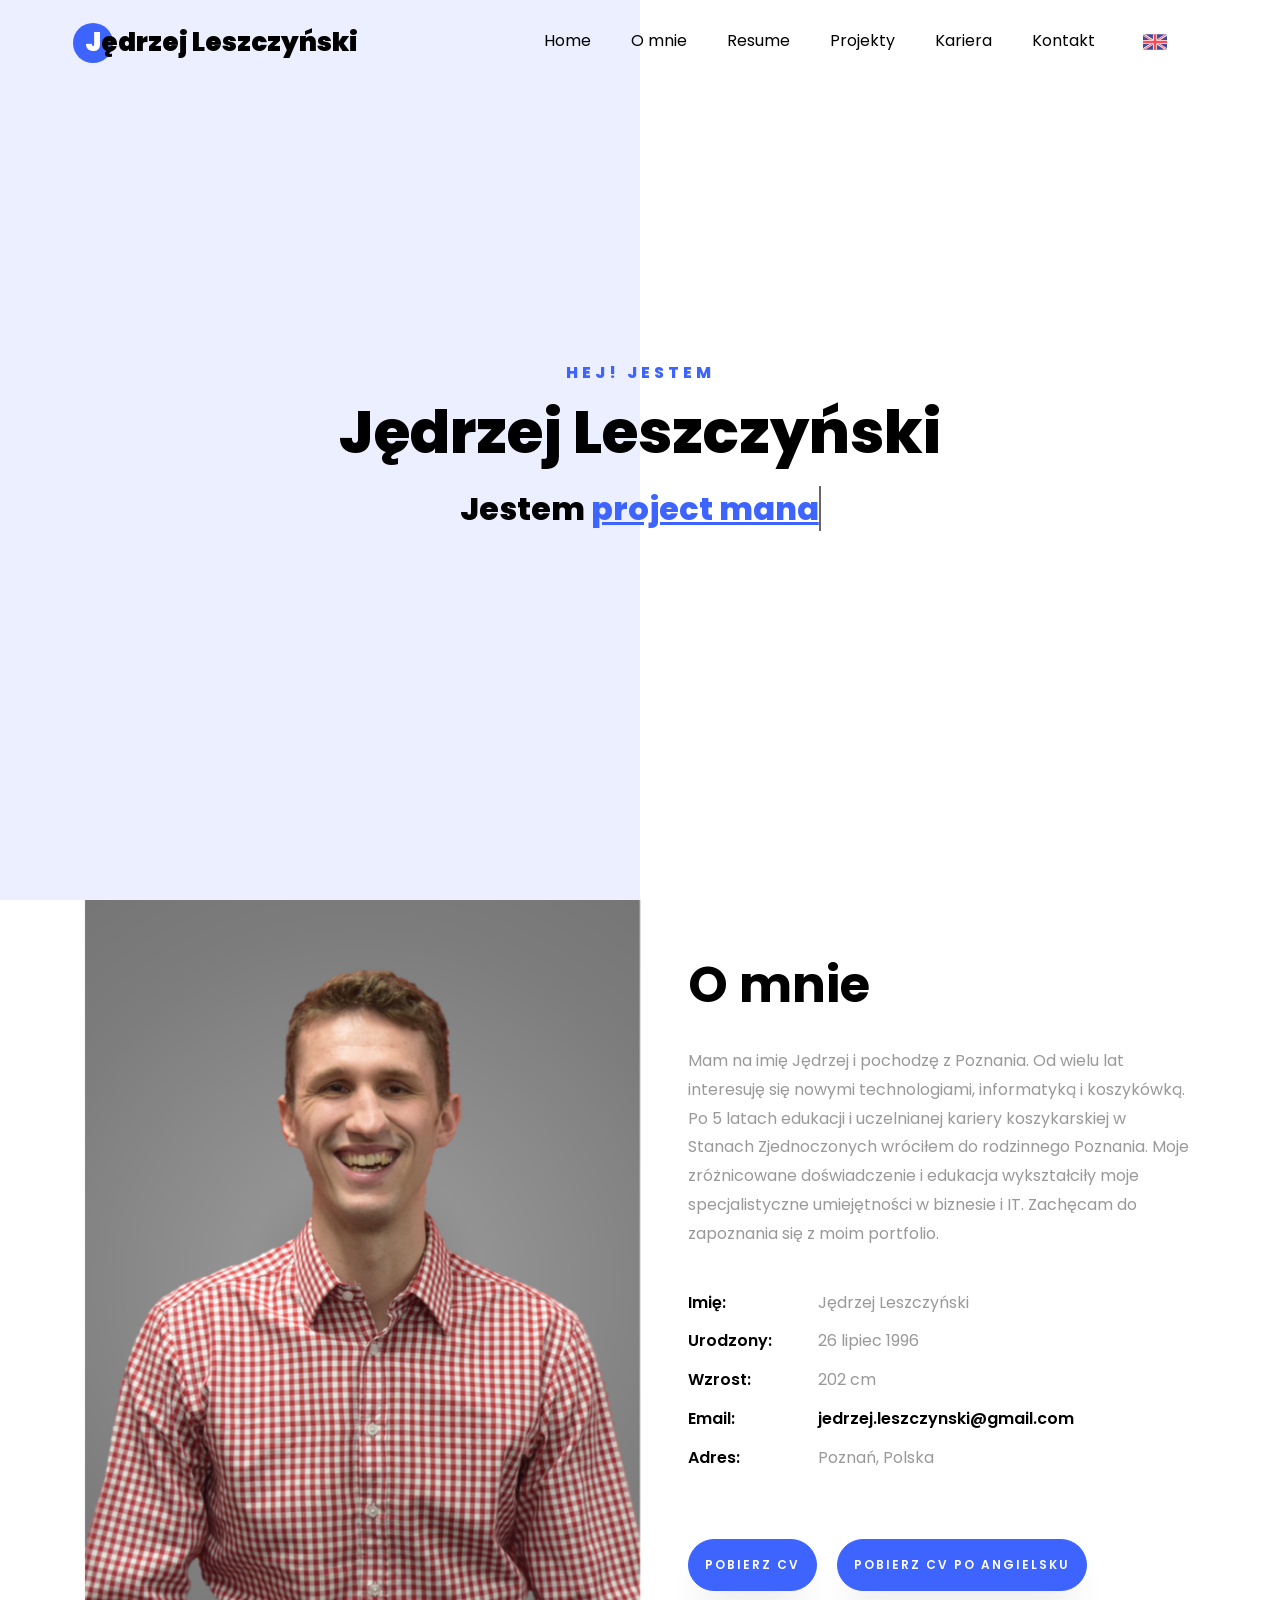
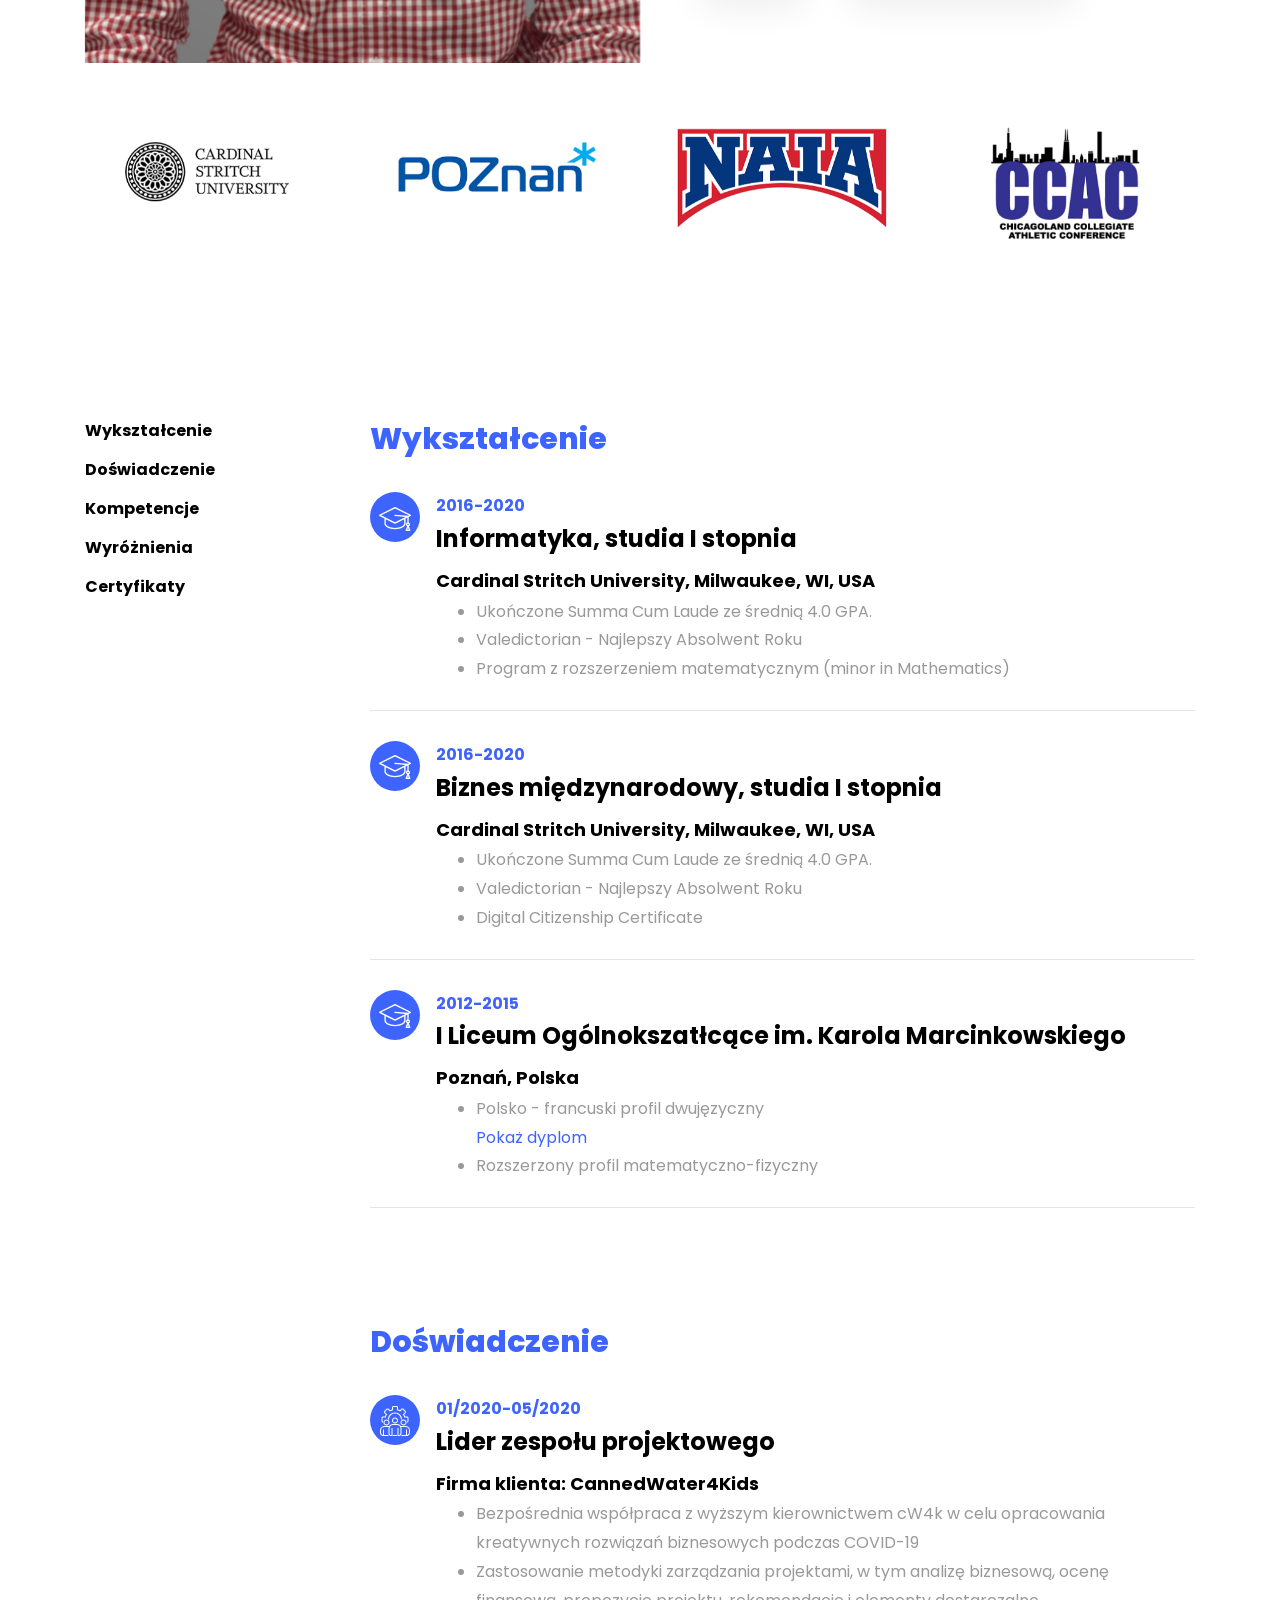
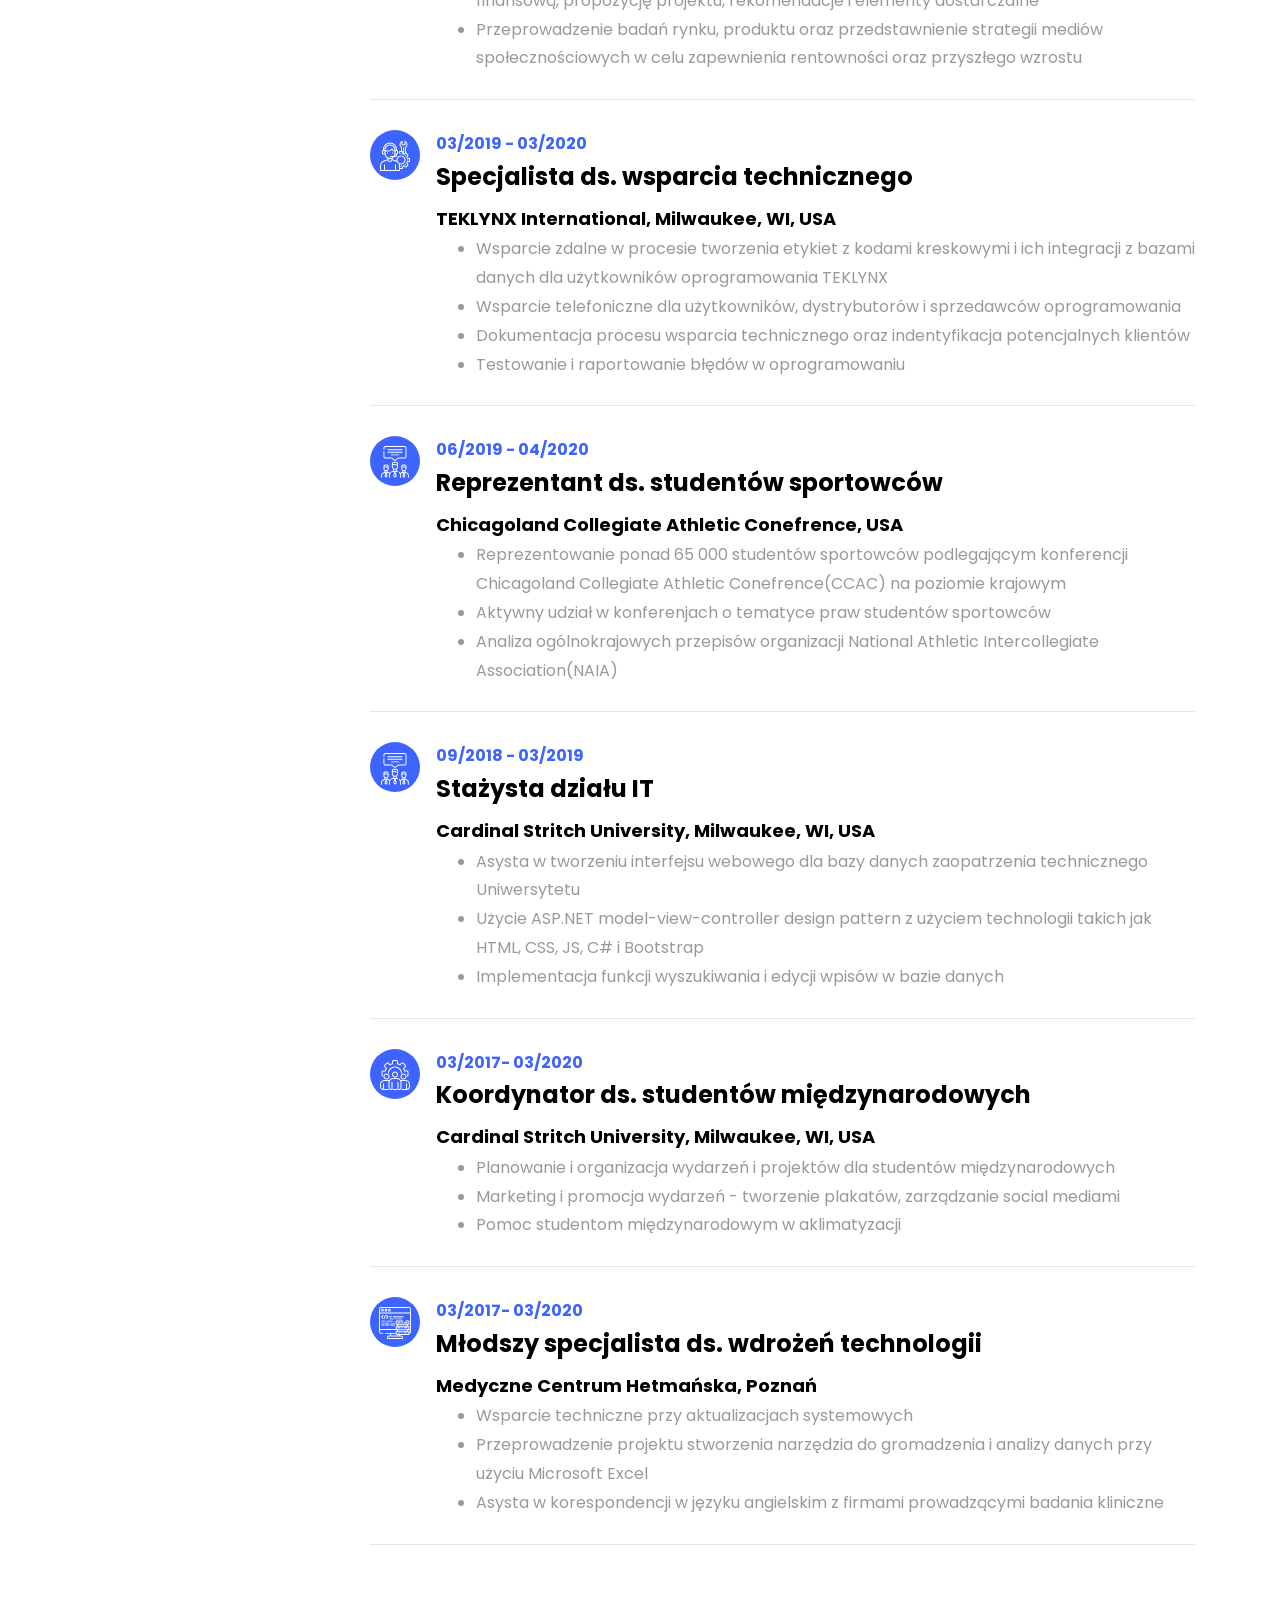
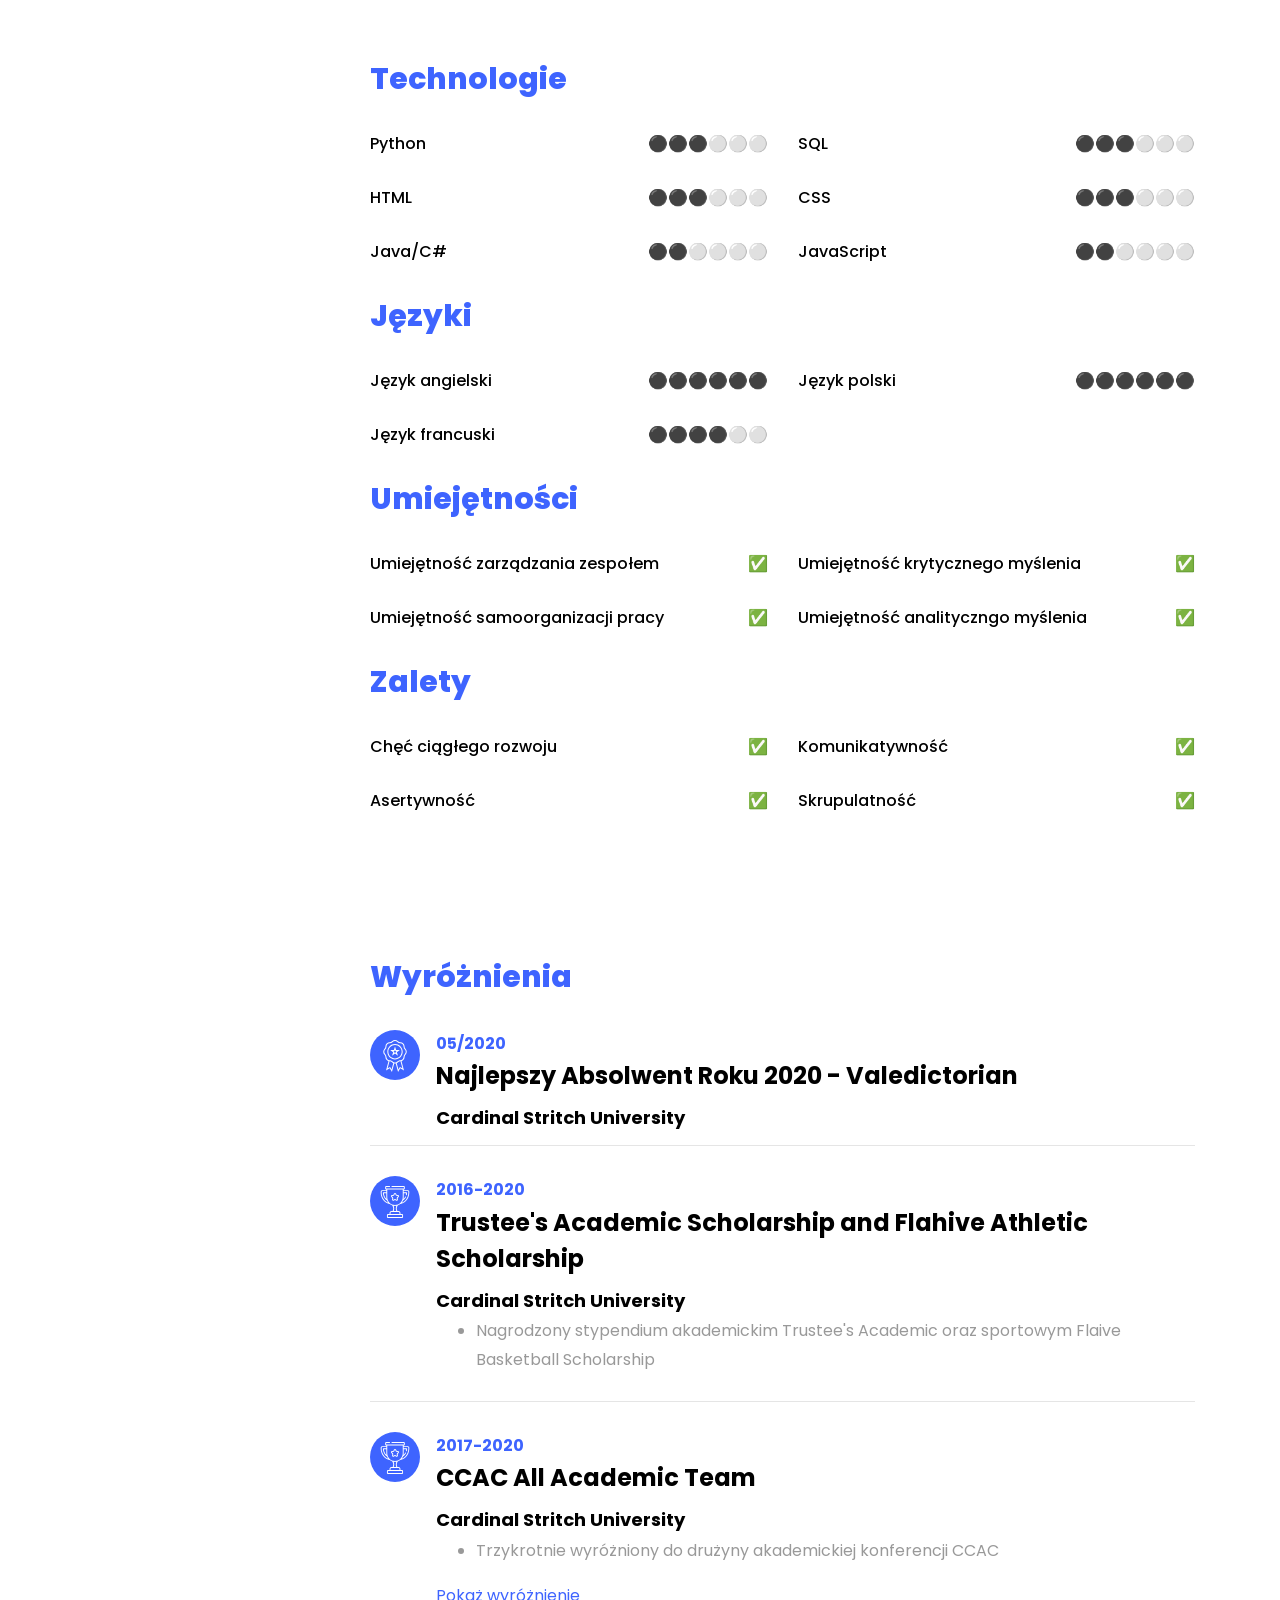
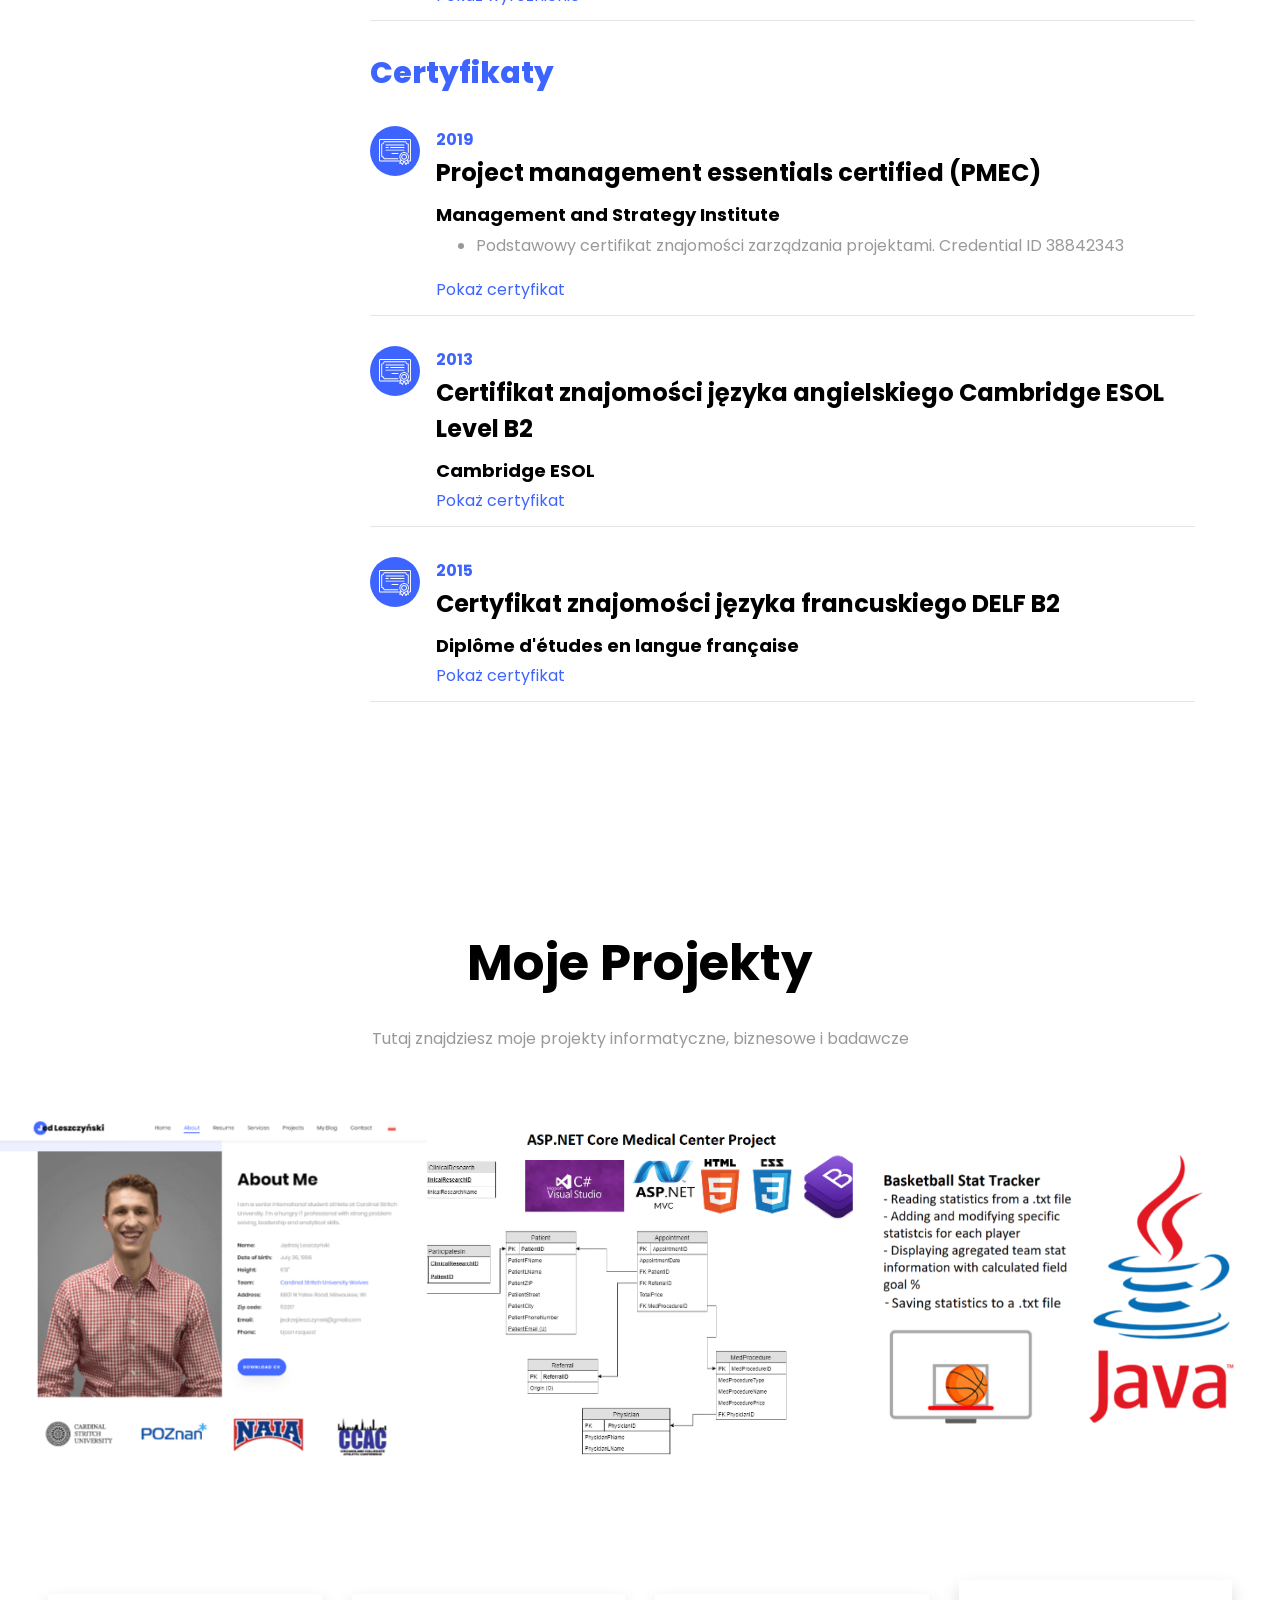
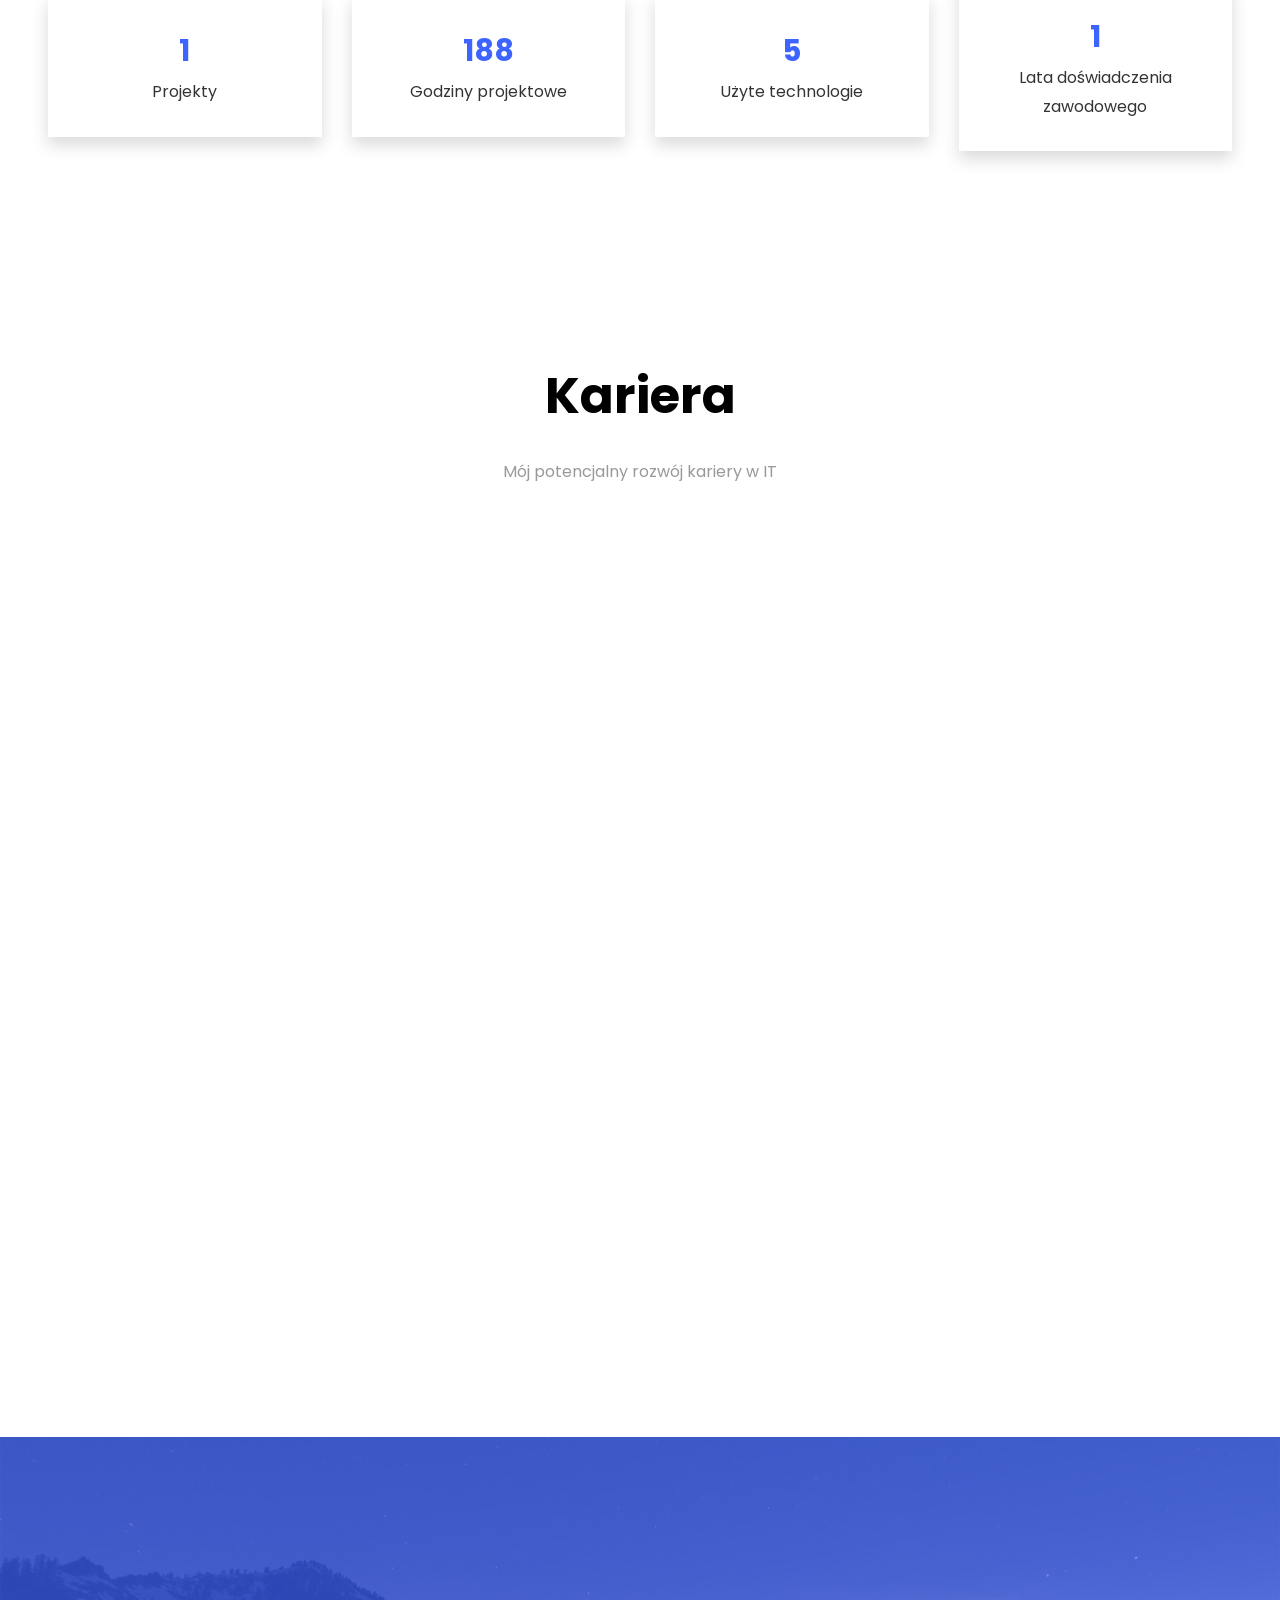
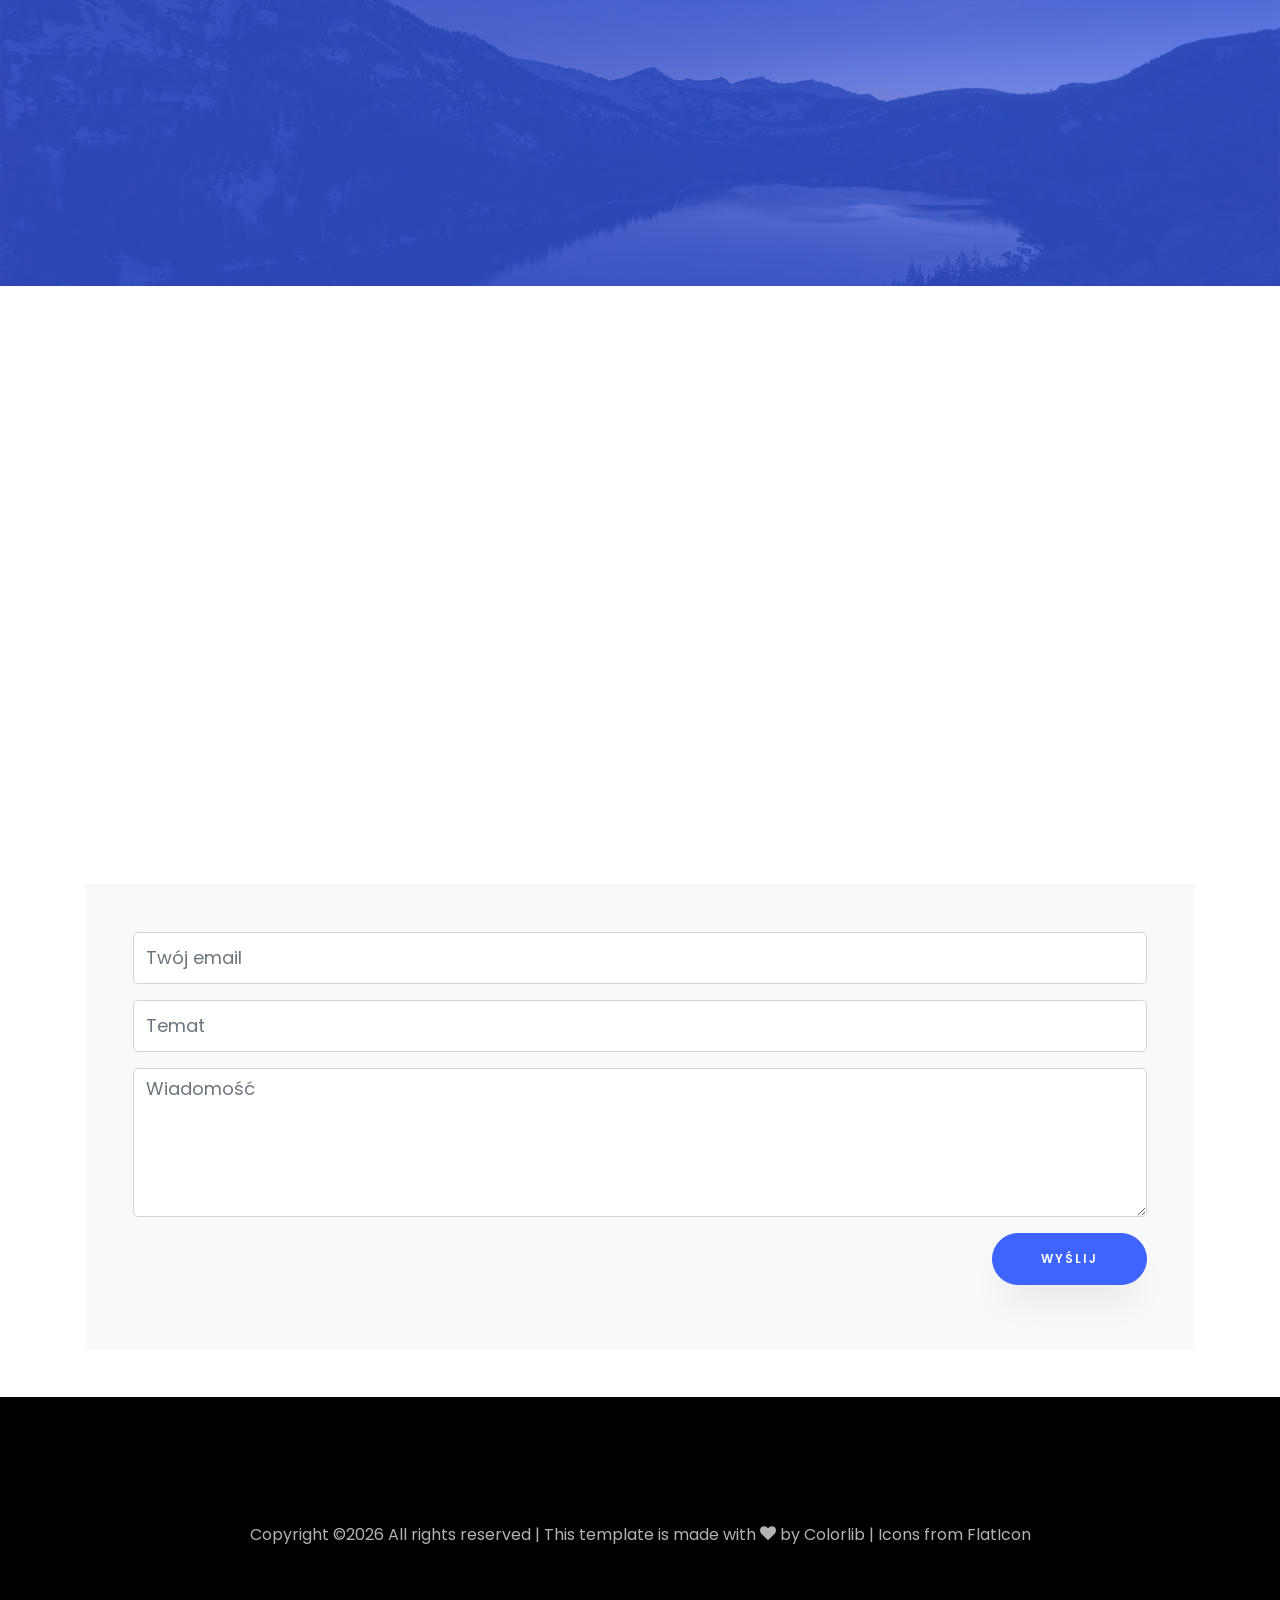
==== commit 9eb6b0e4: "Added dotnet project to project list in place of coolarm" ====
--- a/pl-index.html
+++ b/pl-index.html
@@ -553,11 +553,11 @@
     				</div>
 				</div>
 				<div class="col-md-4">
-    				<div class="project img ftco-animate d-flex justify-content-center align-items-center" style="background-image: url(images/projects/Cool-MeArm-GUI-Presentation.gif);">
+    				<div class="project img ftco-animate d-flex justify-content-center align-items-center" style="background-image: url(images/projects/dotnetcore.png);">
     					<div class="overlay"></div>
 	    				<div class="text text-center p-4">
-							<h3 class="project-name">Cool MeArm Project</h3>
-							<a href="https://github.com/jedleszczynski/CoolArm" target="_blank"><span onmouseover="this.style.textDecoration = 'underline'" onmouseout="this.style.textDecoration = 'none'">Open Github Repository</span></a>
+							<h3 class="project-name">ASP .NET Core Medical Center Project</h3>
+							<a href="https://github.com/jedleszczynski/.NETCoreMedicalCenter" target="_blank"><span onmouseover="this.style.textDecoration = 'underline'" onmouseout="this.style.textDecoration = 'none'">Open Github Repository</span></a>
 	    				</div>
     				</div>
   				</div>  
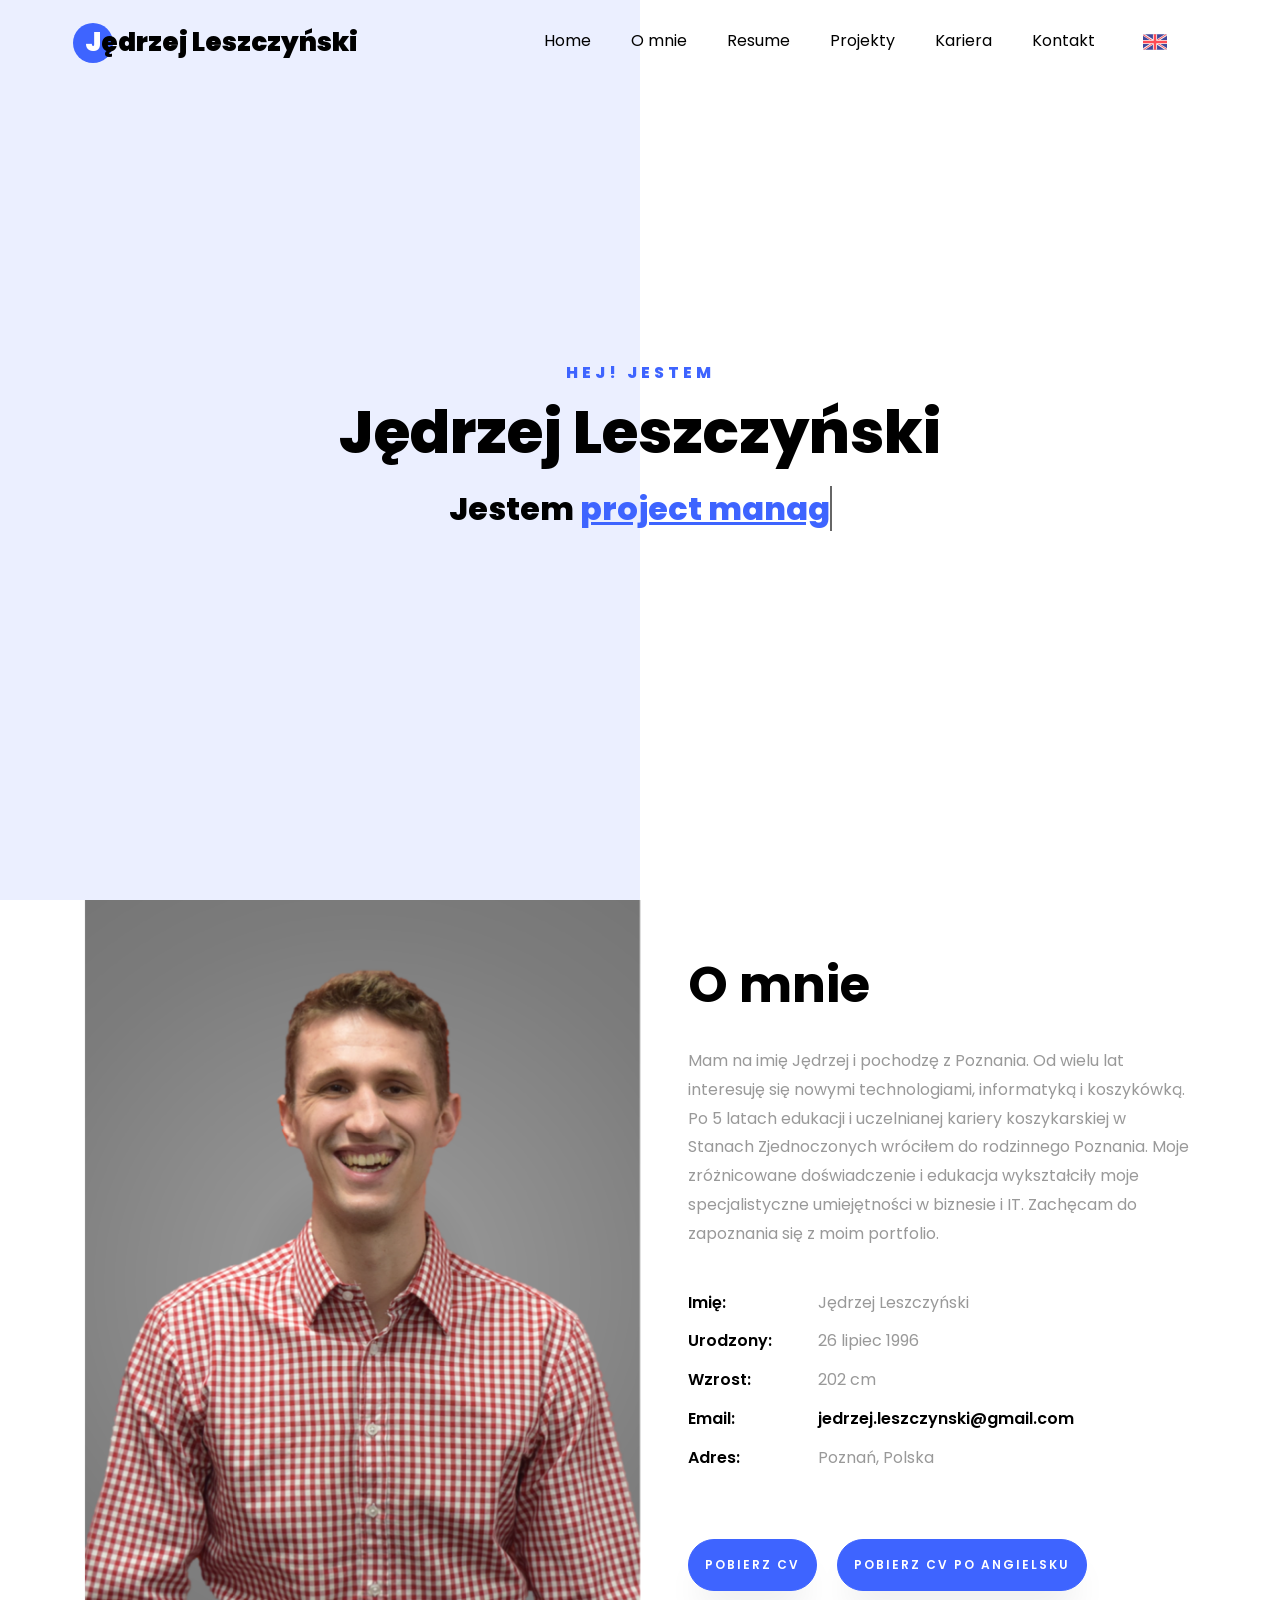
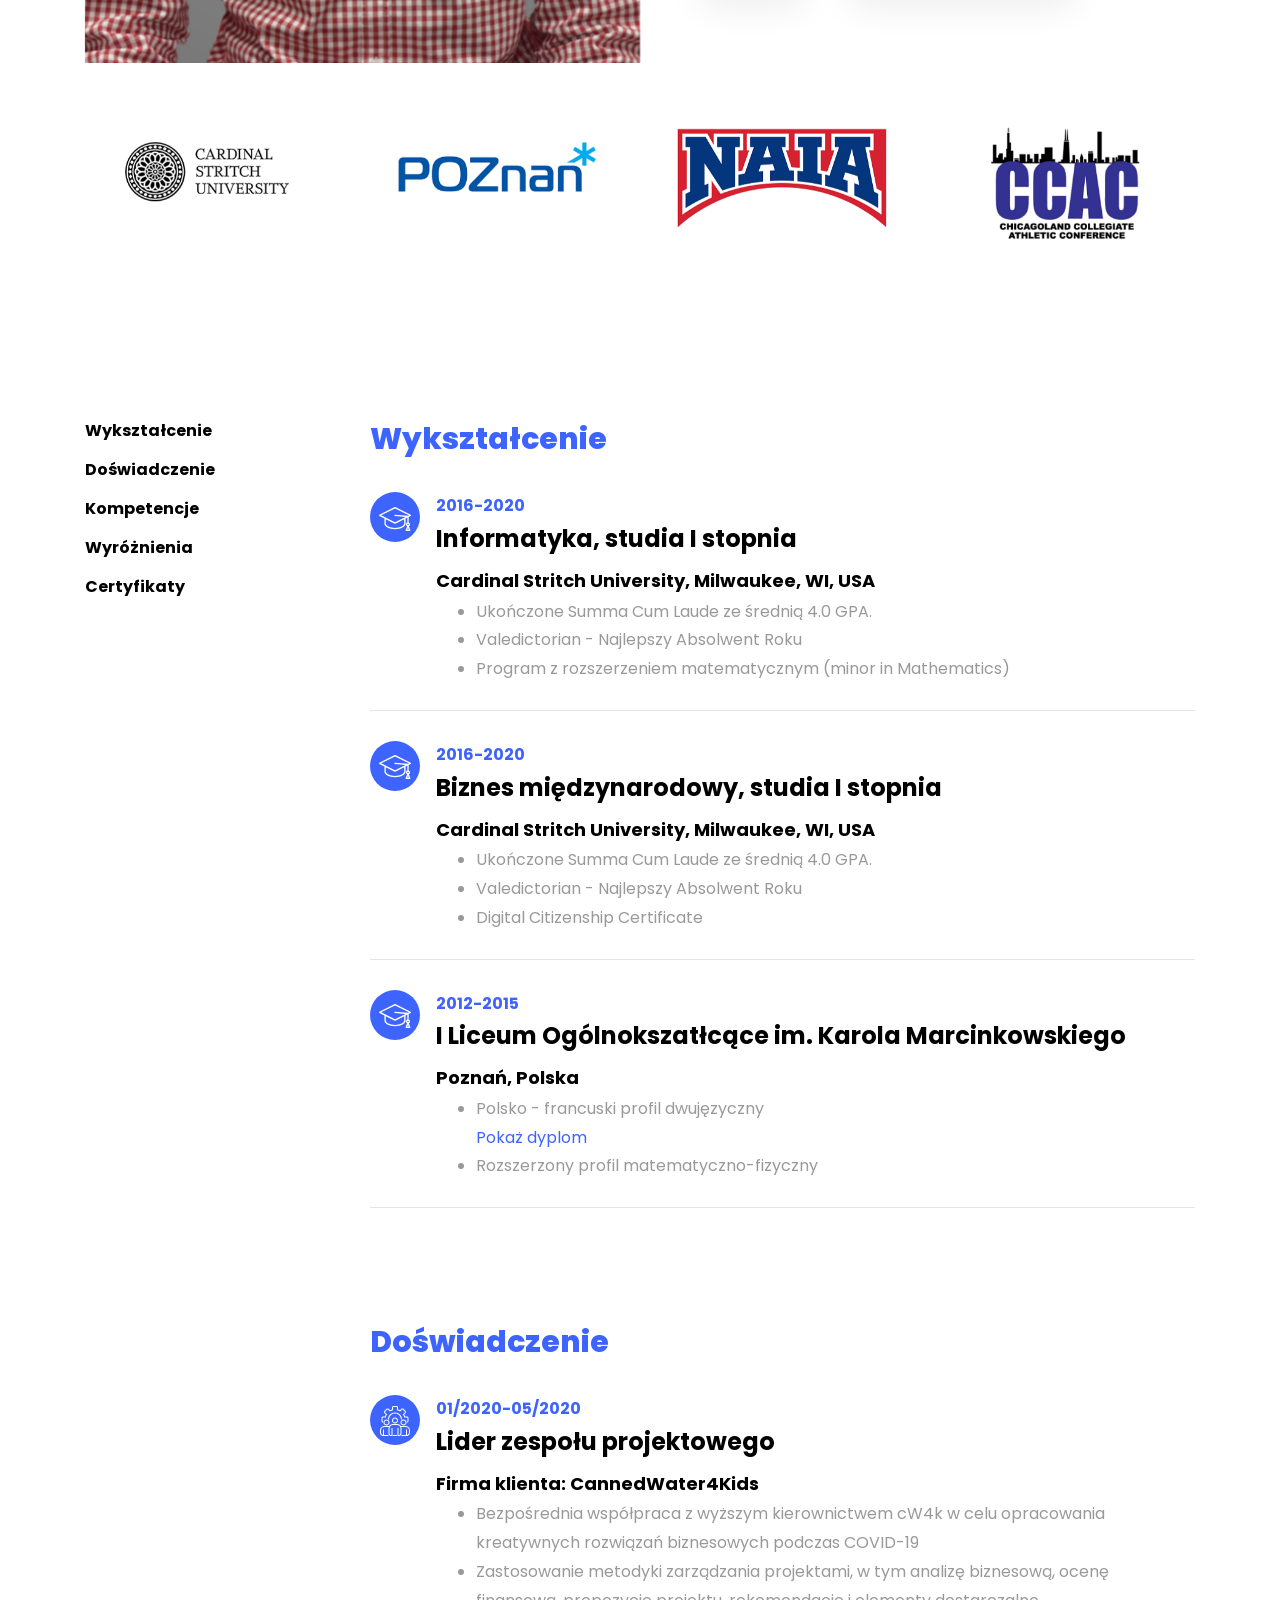
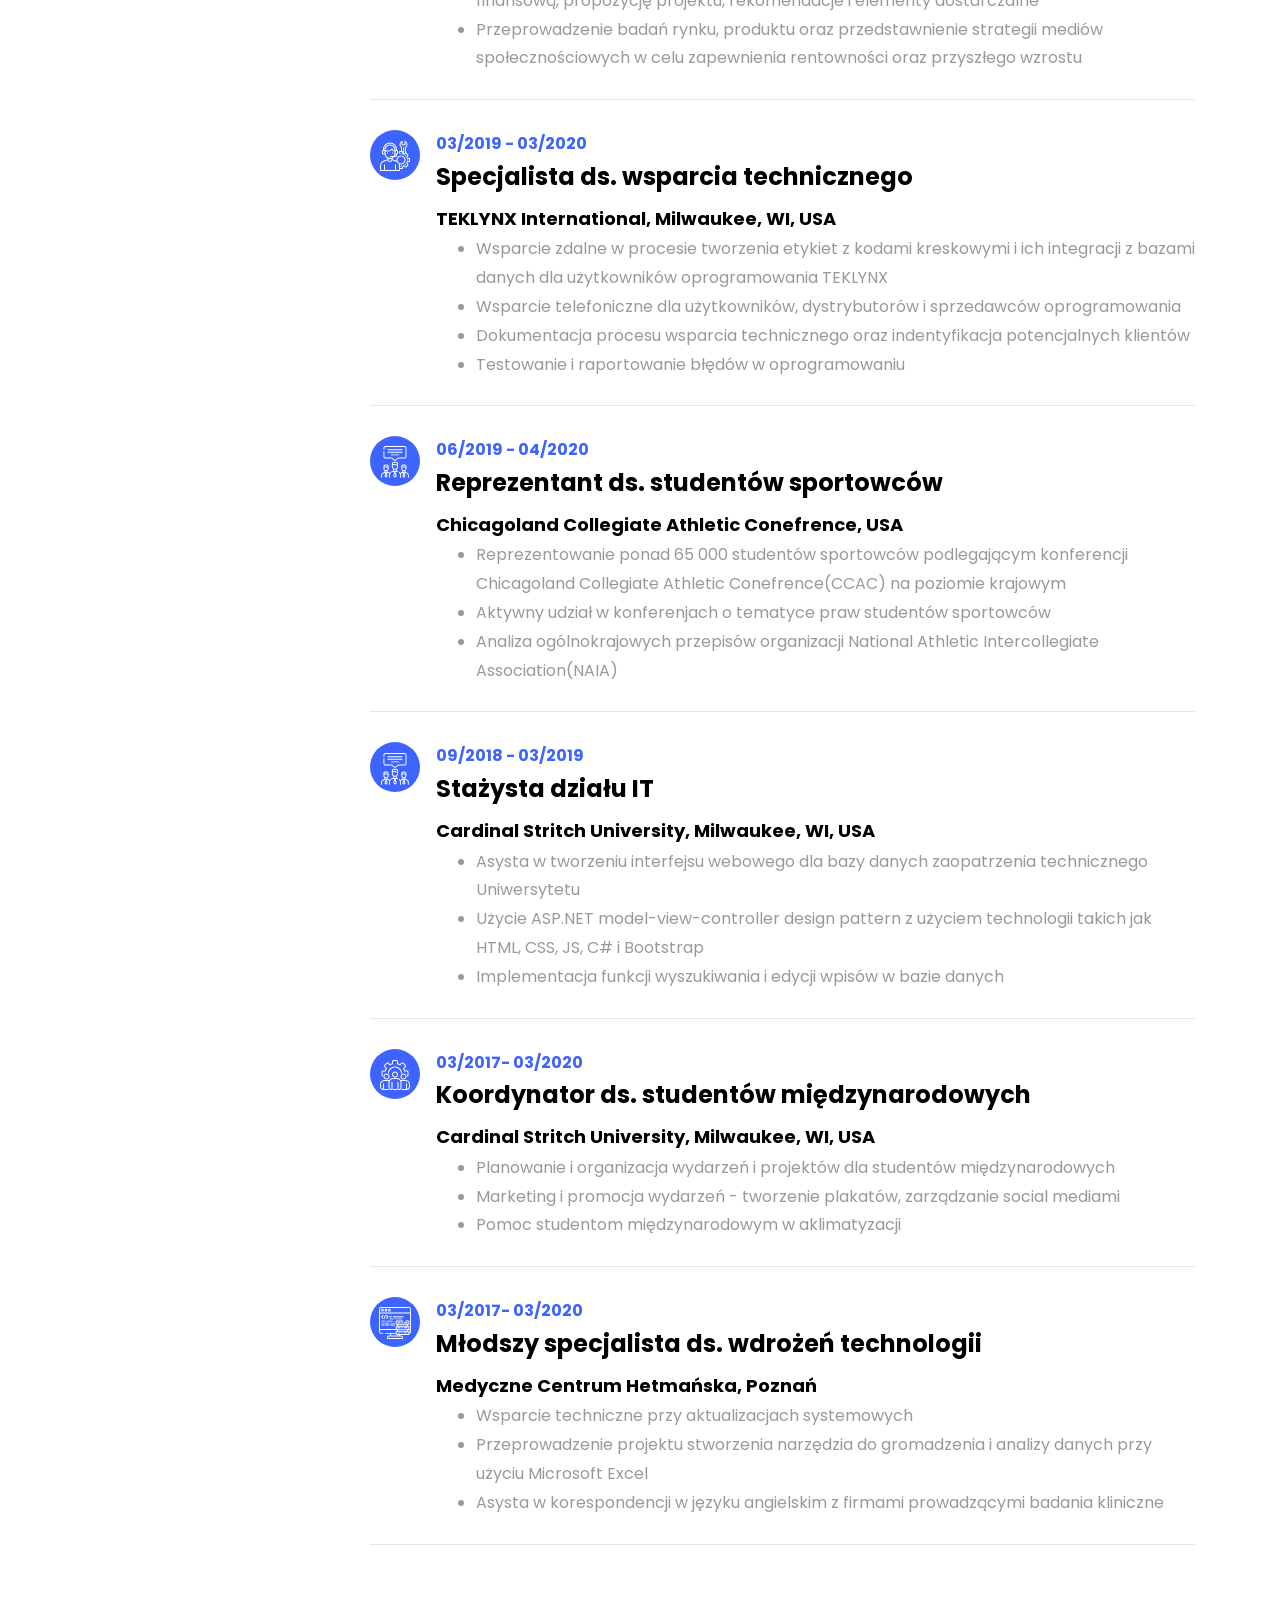
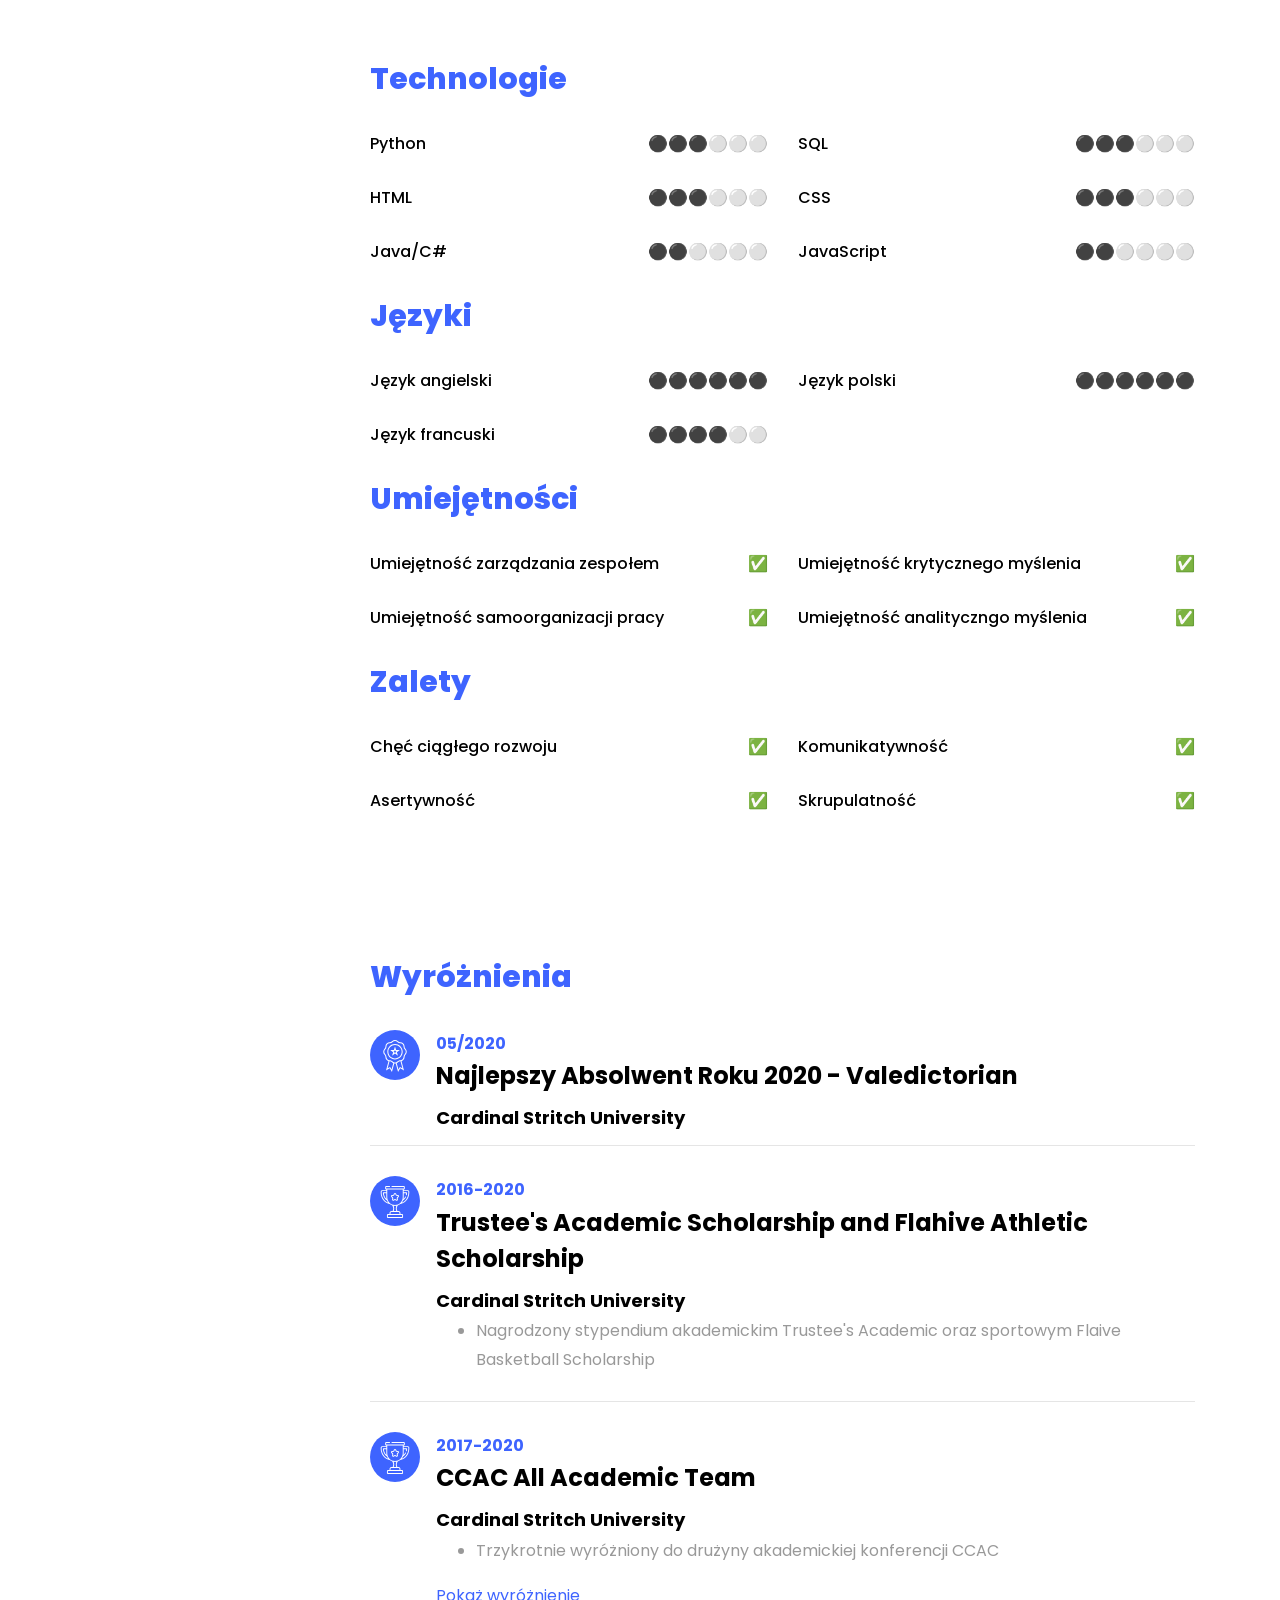
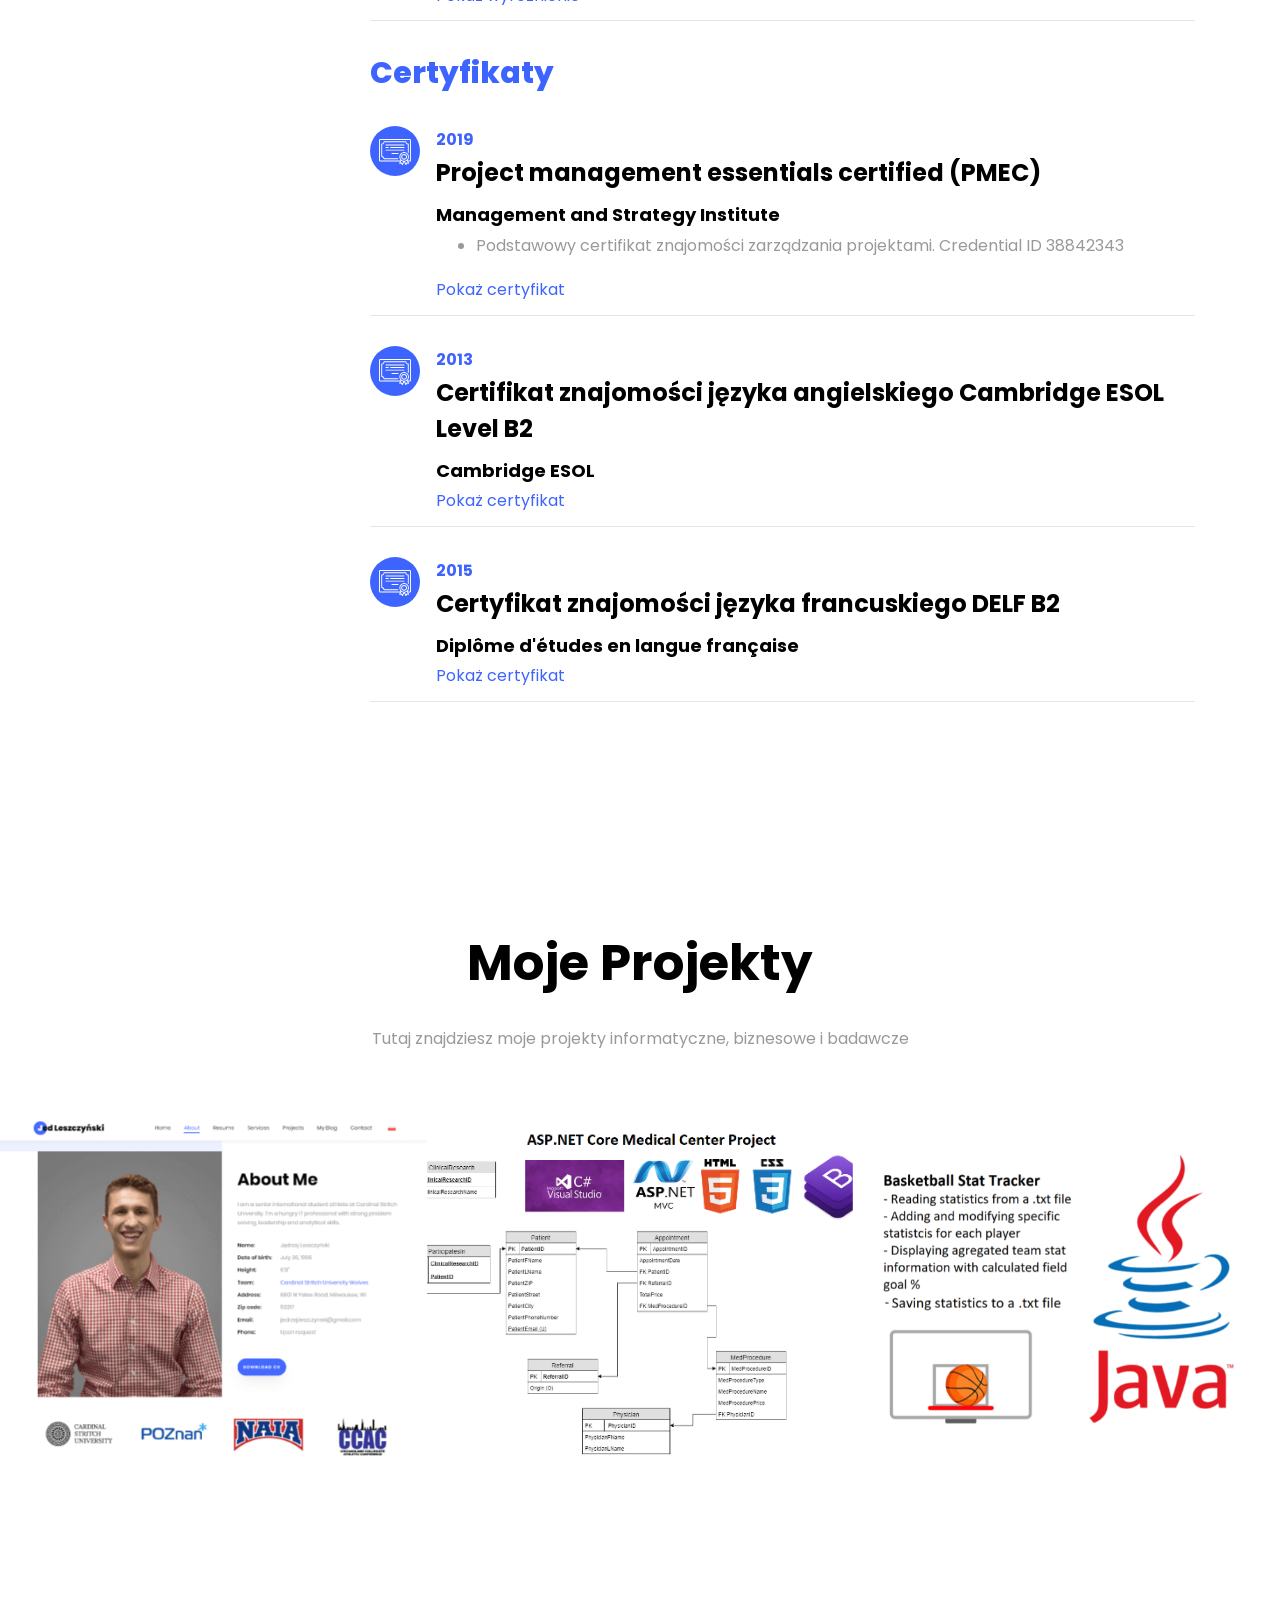
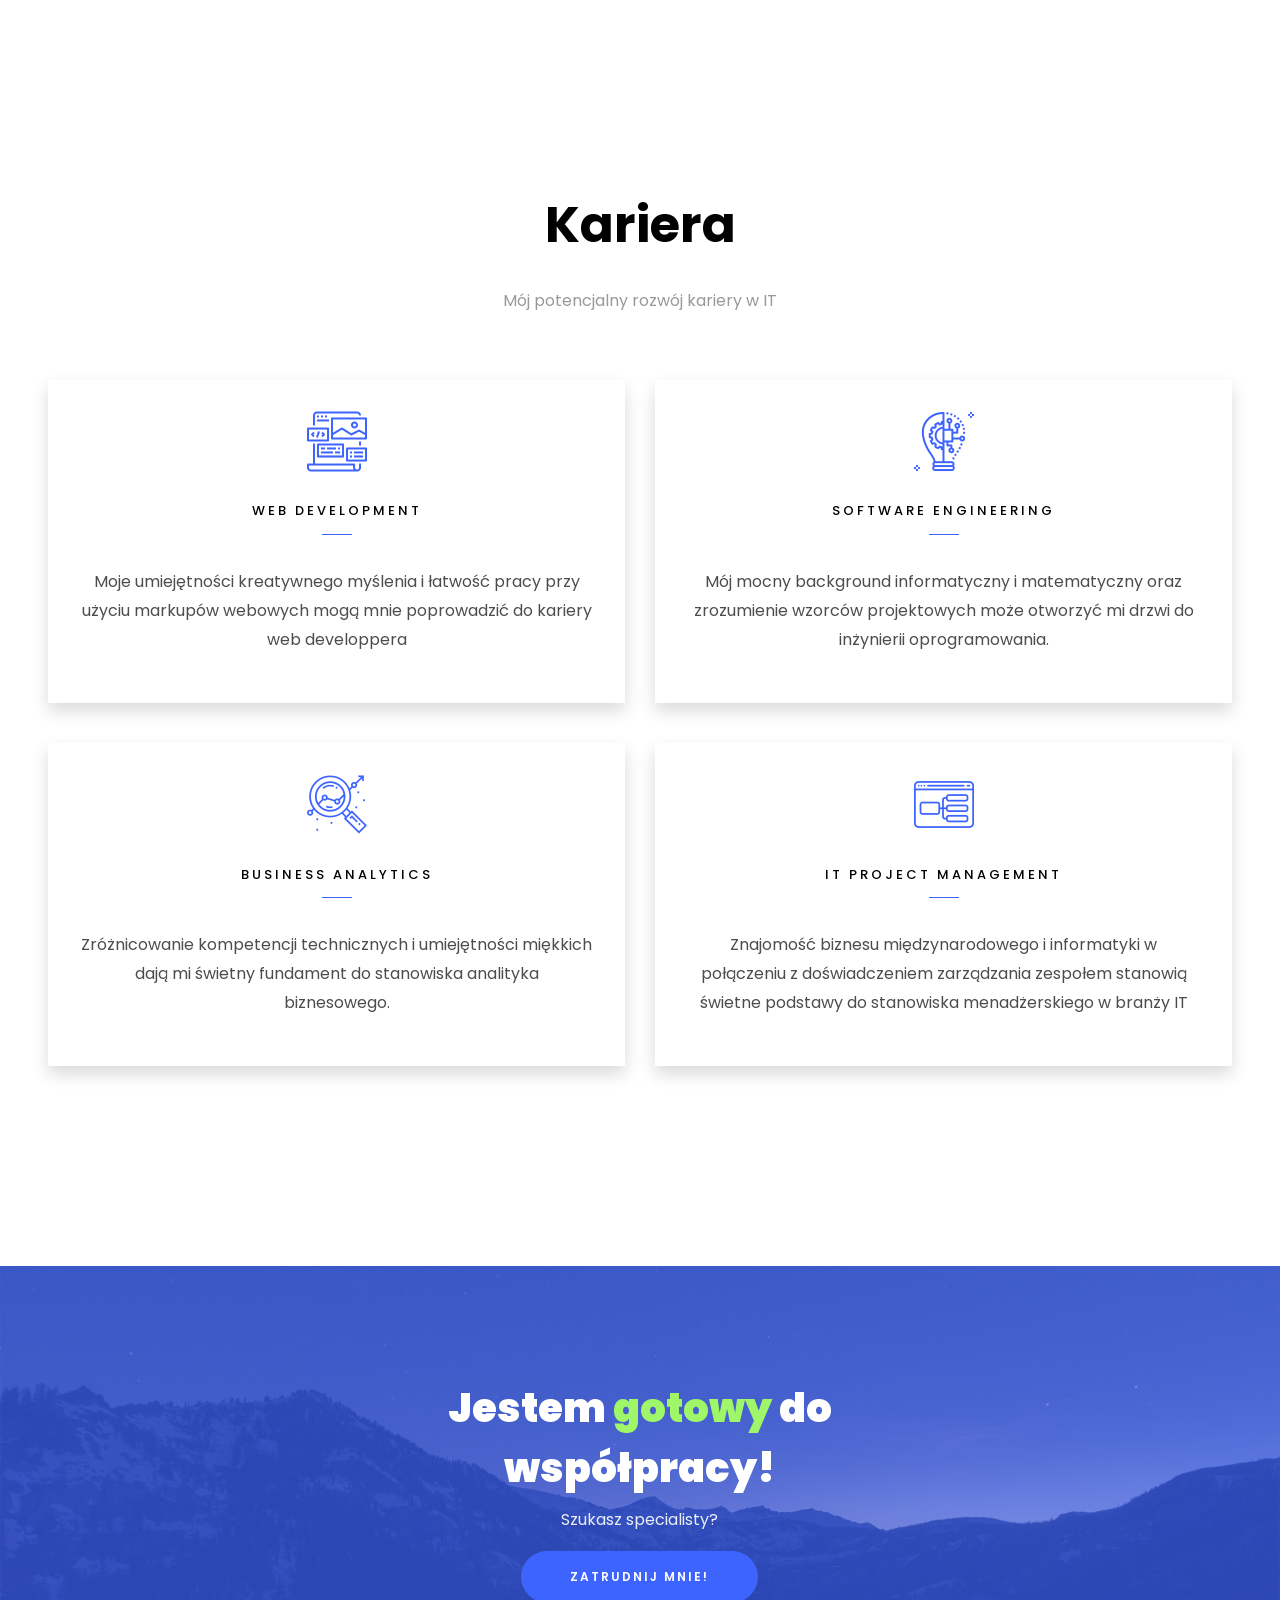
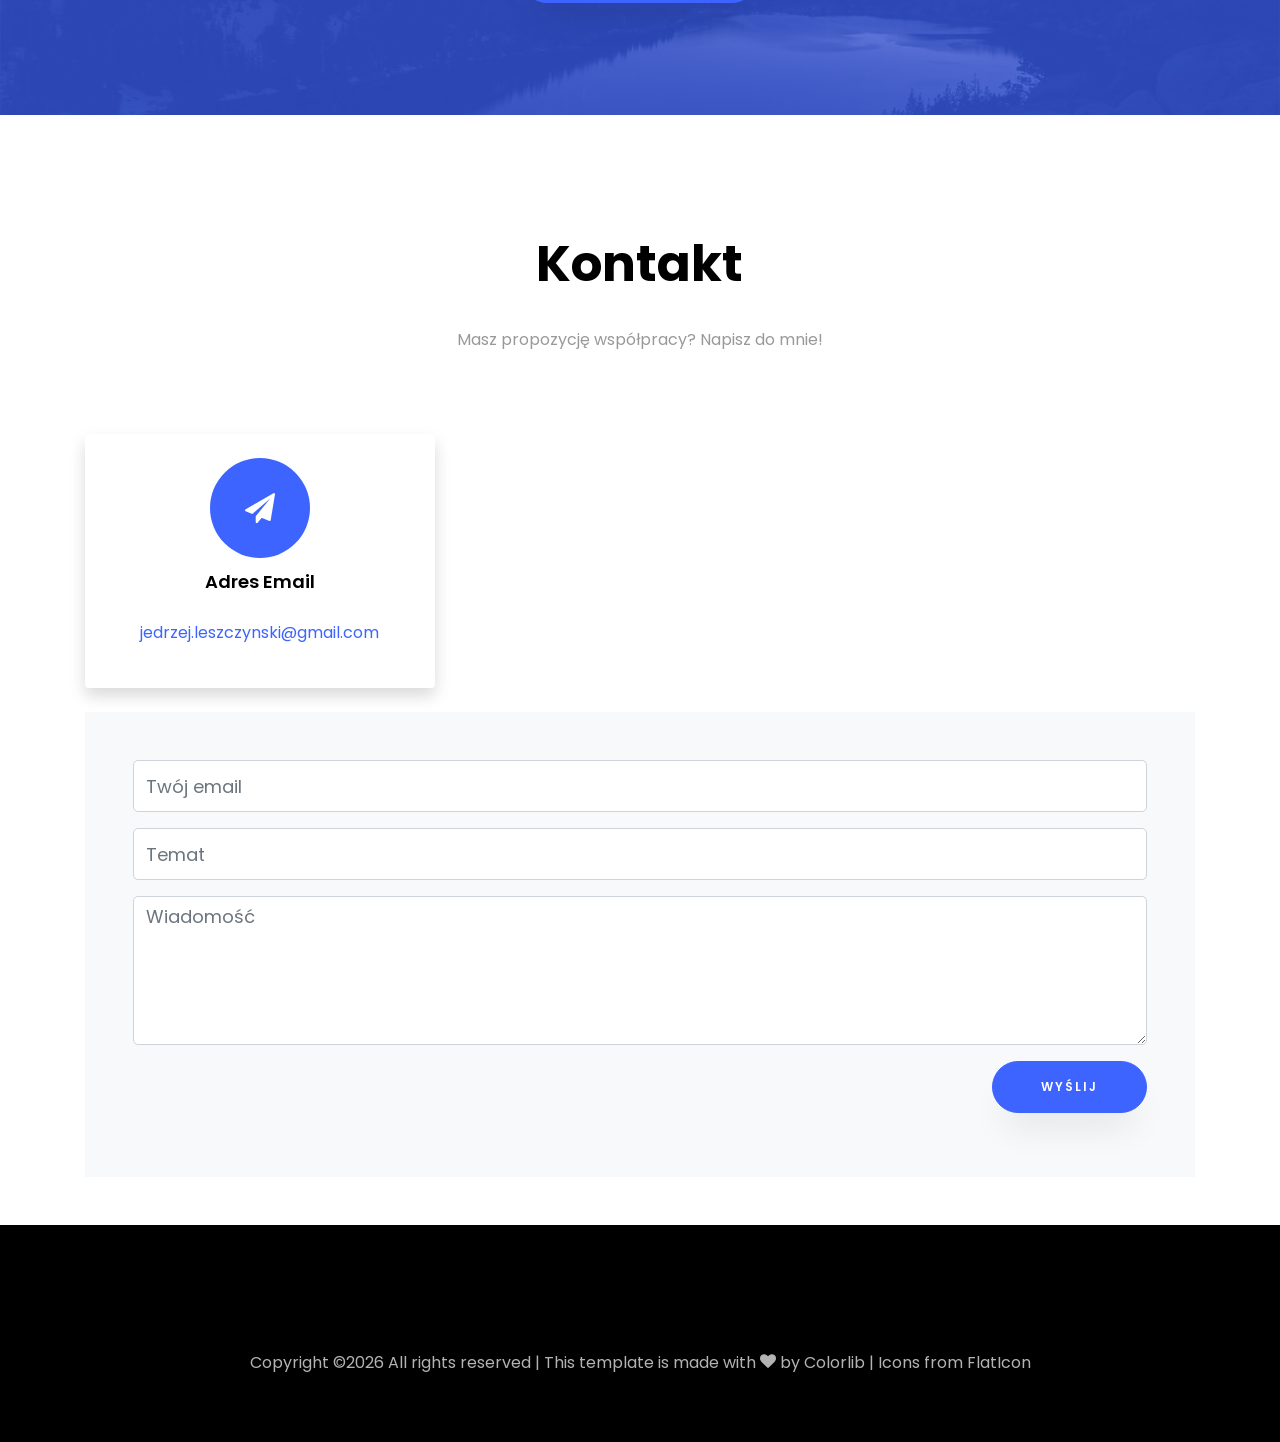
==== commit af7ea9af: "Removed counter section below projects" ====
--- a/pl-index.html
+++ b/pl-index.html
@@ -602,44 +602,44 @@
 	</section>
 	
 
-    <section class="ftco-section ftco-no-pt ftco-no-pb ftco-counter img" id="section-counter">
-    	<div class="container-fluid px-md-5">
-				<div class="row d-md-flex align-items-center">
-          <div class="col-md d-flex justify-content-center counter-wrap ftco-animate">
-            <div class="block-18 shadow">
-              <div class="text">
-                <strong class="number" data-number="3">0</strong>
-                <span>Projekty</span>
-              </div>
-            </div>
-          </div>
-          <div class="col-md d-flex justify-content-center counter-wrap ftco-animate">
-            <div class="block-18 shadow">
-              <div class="text">
-                <strong class="number" data-number="480">0</strong>
-                <span>Godziny projektowe</span>
-              </div>
-            </div>
-          </div>
-          <div class="col-md d-flex justify-content-center counter-wrap ftco-animate">
-            <div class="block-18 shadow">
-              <div class="text">
-                <strong class="number" data-number="14">0</strong>
-                <span>Użyte technologie</span>
-              </div>
-            </div>
-          </div>
-          <div class="col-md d-flex justify-content-center counter-wrap ftco-animate">
-            <div class="block-18 shadow">
-              <div class="text">
-                <strong class="number" data-number="3">0</strong>
-                <span>Lata doświadczenia zawodowego</span>
-              </div>
-            </div>
-          </div>
-        </div>
-      </div>
-    </section>
+    <!-- <section class="ftco-section ftco-no-pt ftco-no-pb ftco-counter img" id="section-counter"> -->
+    	<!-- <div class="container-fluid px-md-5"> -->
+				<!-- <div class="row d-md-flex align-items-center"> -->
+          <!-- <div class="col-md d-flex justify-content-center counter-wrap ftco-animate"> -->
+            <!-- <div class="block-18 shadow"> -->
+              <!-- <div class="text"> -->
+                <!-- <strong class="number" data-number="3">0</strong> -->
+                <!-- <span>Projekty</span> -->
+              <!-- </div> -->
+            <!-- </div> -->
+          <!-- </div> -->
+          <!-- <div class="col-md d-flex justify-content-center counter-wrap ftco-animate"> -->
+            <!-- <div class="block-18 shadow"> -->
+              <!-- <div class="text"> -->
+                <!-- <strong class="number" data-number="480">0</strong> -->
+                <!-- <span>Godziny projektowe</span> -->
+              <!-- </div> -->
+            <!-- </div> -->
+          <!-- </div> -->
+          <!-- <div class="col-md d-flex justify-content-center counter-wrap ftco-animate"> -->
+            <!-- <div class="block-18 shadow"> -->
+              <!-- <div class="text"> -->
+                <!-- <strong class="number" data-number="14">0</strong> -->
+                <!-- <span>Użyte technologie</span> -->
+              <!-- </div> -->
+            <!-- </div> -->
+          <!-- </div> -->
+          <!-- <div class="col-md d-flex justify-content-center counter-wrap ftco-animate"> -->
+            <!-- <div class="block-18 shadow"> -->
+              <!-- <div class="text"> -->
+                <!-- <strong class="number" data-number="3">0</strong> -->
+                <!-- <span>Lata doświadczenia zawodowego</span> -->
+              <!-- </div> -->
+            <!-- </div> -->
+          <!-- </div> -->
+        <!-- </div> -->
+      <!-- </div> -->
+    <!-- </section> -->
 	<section class="ftco-section" id="services-section">
     	<div class="container-fluid px-md-5">
     		<div class="row justify-content-center py-5 mt-5">
